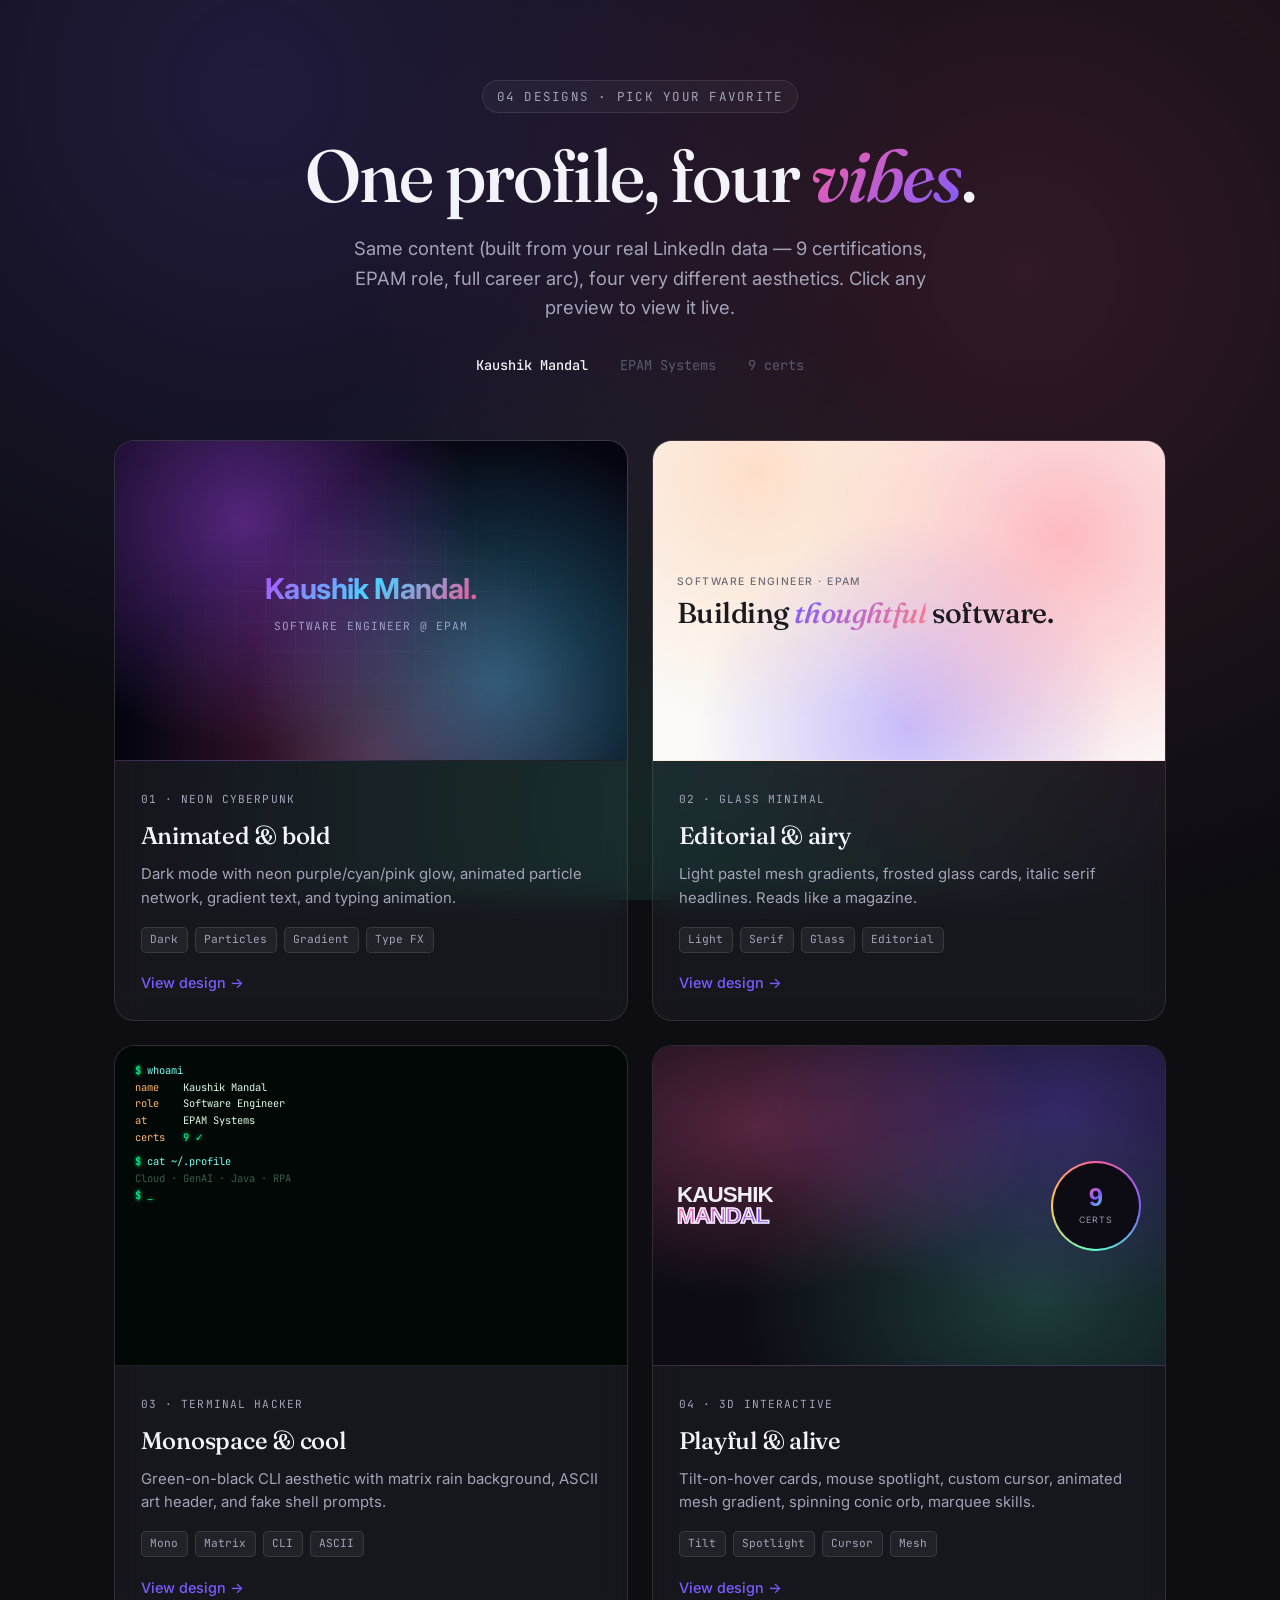
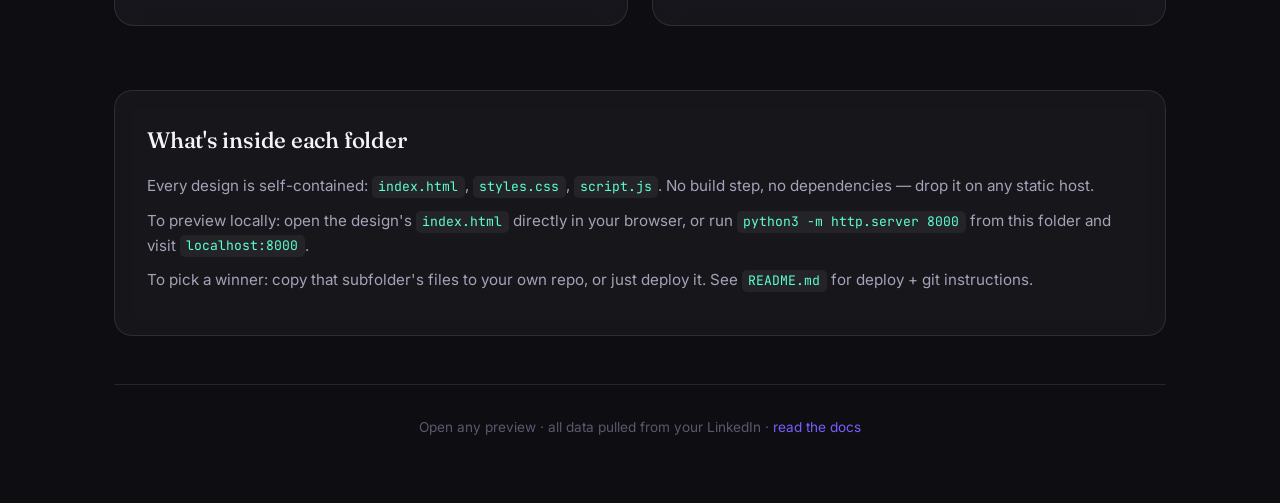
==== index.html @ 96e93861 "Initial commit" ====
<!DOCTYPE html>
<html lang="en">
<head>
<meta charset="UTF-8" />
<meta name="viewport" content="width=device-width, initial-scale=1.0" />
<title>Kaushik Mandal — pick a design</title>
<link rel="preconnect" href="https://fonts.googleapis.com" />
<link rel="preconnect" href="https://fonts.gstatic.com" crossorigin />
<link href="https://fonts.googleapis.com/css2?family=Fraunces:opsz,wght@9..144,400;9..144,500;9..144,600&family=Inter:wght@400;500;600&family=JetBrains+Mono:wght@400;500&display=swap" rel="stylesheet" />
<style>
*,*::before,*::after{box-sizing:border-box;margin:0;padding:0}
:root{
  --bg:#0d0d12;
  --ink:#f4f3fa;
  --muted:#a4a3b8;
  --dim:#5a596d;
  --line:rgba(255,255,255,.1);
  --card:rgba(255,255,255,.04);
  --card-strong:rgba(255,255,255,.08);
}
html{scroll-behavior:smooth}
body{font-family:'Inter',-apple-system,BlinkMacSystemFont,sans-serif;background:var(--bg);color:var(--ink);line-height:1.6;min-height:100vh;-webkit-font-smoothing:antialiased;overflow-x:hidden}
body::before{content:'';position:fixed;inset:0;z-index:-1;background:
  radial-gradient(circle at 20% 10%,rgba(124,92,255,.18),transparent 50%),
  radial-gradient(circle at 80% 30%,rgba(255,94,160,.15),transparent 55%),
  radial-gradient(circle at 50% 90%,rgba(92,255,211,.1),transparent 50%)}

.wrap{max-width:1100px;margin:0 auto;padding:5rem 1.5rem 4rem}
header{text-align:center;margin-bottom:4rem}
.kicker{display:inline-block;font-family:'JetBrains Mono',monospace;font-size:.78rem;letter-spacing:.18em;text-transform:uppercase;color:var(--muted);padding:.35rem .85rem;border:1px solid var(--line);border-radius:999px;margin-bottom:1.5rem;background:var(--card);backdrop-filter:blur(10px)}
h1{font-family:'Fraunces',serif;font-weight:500;font-size:clamp(2.6rem,7vw,4.6rem);line-height:1.05;letter-spacing:-.025em;margin-bottom:1.25rem}
h1 em{font-style:italic;background:linear-gradient(135deg,#ff5ea0,#7c5cff,#5cffd3);background-size:200% 200%;-webkit-background-clip:text;background-clip:text;-webkit-text-fill-color:transparent;animation:flow 8s ease infinite}
@keyframes flow{0%,100%{background-position:0% 50%}50%{background-position:100% 50%}}
.sub{font-size:1.15rem;color:var(--muted);max-width:600px;margin:0 auto 2rem}
.meta{display:flex;gap:2rem;justify-content:center;flex-wrap:wrap;color:var(--dim);font-size:.85rem;font-family:'JetBrains Mono',monospace}
.meta span strong{color:var(--ink);font-weight:500}

.grid{display:grid;grid-template-columns:repeat(auto-fit,minmax(360px,1fr));gap:1.5rem;margin-bottom:4rem}
.card{position:relative;display:block;text-decoration:none;color:inherit;border:1px solid var(--line);border-radius:20px;overflow:hidden;background:var(--card);backdrop-filter:blur(14px) saturate(140%);-webkit-backdrop-filter:blur(14px) saturate(140%);transition:all .3s ease;cursor:pointer}
.card:hover{transform:translateY(-4px);background:var(--card-strong);border-color:rgba(124,92,255,.4);box-shadow:0 16px 40px rgba(0,0,0,.4)}
.preview{aspect-ratio:16/10;border-bottom:1px solid var(--line);position:relative;overflow:hidden}

/* Preview 1: cyberpunk */
.preview-1{background:radial-gradient(circle at 25% 25%,rgba(179,75,255,.45),transparent 50%),radial-gradient(circle at 75% 75%,rgba(75,208,255,.4),transparent 55%),radial-gradient(circle at 50% 100%,rgba(255,75,141,.3),transparent 60%),#050510}
.preview-1::before{content:'';position:absolute;inset:0;background-image:linear-gradient(rgba(120,130,220,.08) 1px,transparent 1px),linear-gradient(90deg,rgba(120,130,220,.08) 1px,transparent 1px);background-size:30px 30px;mask-image:radial-gradient(ellipse at center,black 20%,transparent 70%)}
.preview-1 .pv-text{position:absolute;inset:0;display:flex;flex-direction:column;justify-content:center;align-items:center;font-family:'JetBrains Mono',monospace;text-align:center}
.preview-1 .pv-name{font-family:'Inter',sans-serif;font-size:1.8rem;font-weight:700;background:linear-gradient(135deg,#b34bff,#4bd0ff,#ff4b8d);-webkit-background-clip:text;background-clip:text;-webkit-text-fill-color:transparent;letter-spacing:-.02em}
.preview-1 .pv-sub{font-size:.7rem;color:#9ca0c8;margin-top:.4rem;letter-spacing:.1em}

/* Preview 2: glass */
.preview-2{background:radial-gradient(circle at 20% 10%,rgba(255,201,164,.55),transparent 50%),radial-gradient(circle at 80% 30%,rgba(255,122,138,.5),transparent 55%),radial-gradient(circle at 50% 90%,rgba(124,92,255,.4),transparent 55%),#fbfaf7}
.preview-2 .pv-text{position:absolute;inset:0;padding:1.5rem;display:flex;flex-direction:column;justify-content:center;color:#1a1a1f}
.preview-2 .pv-eyebrow{font-size:.65rem;font-weight:500;letter-spacing:.14em;text-transform:uppercase;color:#6b6e78;margin-bottom:.5rem}
.preview-2 .pv-name{font-family:'Fraunces',serif;font-weight:500;font-size:1.8rem;line-height:1.05;letter-spacing:-.02em}
.preview-2 .pv-name em{font-style:italic;background:linear-gradient(120deg,#7c5cff,#ff7a8a);-webkit-background-clip:text;background-clip:text;-webkit-text-fill-color:transparent}

/* Preview 3: terminal */
.preview-3{background:#020806;font-family:'JetBrains Mono',monospace;padding:1rem 1.25rem;color:#e0fce6;font-size:.65rem;line-height:1.6;overflow:hidden}
.preview-3 .green{color:#00ff95;text-shadow:0 0 4px #00ff95}
.preview-3 .cyan{color:#7afff0}
.preview-3 .amber{color:#ffb86c}
.preview-3 .dim{color:#3a5e4b}

/* Preview 4: 3D */
.preview-4{background:radial-gradient(at 20% 25%,rgba(255,94,160,.3),transparent 50%),radial-gradient(at 80% 20%,rgba(124,92,255,.35),transparent 55%),radial-gradient(at 75% 80%,rgba(92,255,211,.2),transparent 55%),#0d0c14}
.preview-4 .pv-grid{position:absolute;inset:0;display:grid;grid-template-columns:1.4fr 1fr;align-items:center;padding:1.5rem;gap:1rem}
.preview-4 .pv-name{font-family:'Archivo',sans-serif;font-weight:900;font-size:1.4rem;line-height:.9;letter-spacing:-.04em;color:#f0eef7}
.preview-4 .pv-name .outline{-webkit-text-stroke:1.5px #f0eef7;-webkit-text-fill-color:transparent;background:linear-gradient(135deg,#ff5ea0,#7c5cff,#5cffd3);-webkit-background-clip:text;background-clip:text;background-size:200% 200%}
.preview-4 .pv-orb{width:90px;height:90px;border-radius:50%;background:conic-gradient(from 0deg,#ff5ea0,#7c5cff,#5cffd3,#ffc94d,#ff5ea0);padding:2px;justify-self:end;animation:spin 14s linear infinite}
.preview-4 .pv-orb-inner{width:100%;height:100%;border-radius:50%;background:#0d0c14;display:flex;flex-direction:column;align-items:center;justify-content:center}
.preview-4 .pv-orb-num{font-family:'Archivo',sans-serif;font-weight:900;font-size:1.6rem;background:linear-gradient(135deg,#ff5ea0,#7c5cff,#5cffd3);-webkit-background-clip:text;background-clip:text;-webkit-text-fill-color:transparent;line-height:1}
.preview-4 .pv-orb-l{font-size:.55rem;color:#9c9aae;letter-spacing:.12em;text-transform:uppercase;margin-top:.15rem}
@keyframes spin{to{transform:rotate(360deg)}}

.card-body{padding:1.5rem 1.6rem}
.card-tag{display:inline-block;font-family:'JetBrains Mono',monospace;font-size:.7rem;color:var(--muted);letter-spacing:.1em;text-transform:uppercase;margin-bottom:.5rem}
.card-title{font-family:'Fraunces',serif;font-weight:500;font-size:1.5rem;letter-spacing:-.01em;margin-bottom:.45rem}
.card-desc{color:var(--muted);font-size:.93rem;margin-bottom:1rem}
.card-feats{display:flex;flex-wrap:wrap;gap:.4rem;margin-bottom:1.1rem}
.card-feats span{font-family:'JetBrains Mono',monospace;font-size:.7rem;padding:.2rem .55rem;border-radius:5px;background:rgba(255,255,255,.05);border:1px solid var(--line);color:var(--muted)}
.card-cta{display:inline-flex;align-items:center;gap:.4rem;font-size:.9rem;font-weight:500;color:#7c5cff}

.notes{background:var(--card);border:1px solid var(--line);border-radius:18px;padding:2rem;backdrop-filter:blur(10px);margin-bottom:3rem}
.notes h2{font-family:'Fraunces',serif;font-weight:500;font-size:1.4rem;margin-bottom:1rem;letter-spacing:-.01em}
.notes p{color:var(--muted);font-size:.95rem;margin-bottom:.65rem}
.notes code{font-family:'JetBrains Mono',monospace;font-size:.82rem;padding:.15rem .4rem;background:rgba(255,255,255,.06);border-radius:5px;color:#5cffd3}

footer{text-align:center;color:var(--dim);font-size:.85rem;padding-top:2rem;border-top:1px solid var(--line)}
footer a{color:#7c5cff;text-decoration:none}
</style>
</head>
<body>
<div class="wrap">
  <header>
    <span class="kicker">04 designs · pick your favorite</span>
    <h1>One profile, four <em>vibes</em>.</h1>
    <p class="sub">Same content (built from your real LinkedIn data — 9 certifications, EPAM role, full career arc), four very different aesthetics. Click any preview to view it live.</p>
    <div class="meta">
      <span><strong>Kaushik Mandal</strong></span>
      <span>EPAM Systems</span>
      <span>9 certs</span>
    </div>
  </header>

  <div class="grid">

    <a href="design-1-cyberpunk/index.html" class="card">
      <div class="preview preview-1">
        <div class="pv-text">
          <div class="pv-name">Kaushik Mandal.</div>
          <div class="pv-sub">SOFTWARE ENGINEER @ EPAM</div>
        </div>
      </div>
      <div class="card-body">
        <span class="card-tag">01 · Neon Cyberpunk</span>
        <h3 class="card-title">Animated &amp; bold</h3>
        <p class="card-desc">Dark mode with neon purple/cyan/pink glow, animated particle network, gradient text, and typing animation.</p>
        <div class="card-feats"><span>Dark</span><span>Particles</span><span>Gradient</span><span>Type FX</span></div>
        <div class="card-cta">View design →</div>
      </div>
    </a>

    <a href="design-2-glass/index.html" class="card">
      <div class="preview preview-2">
        <div class="pv-text">
          <div class="pv-eyebrow">Software Engineer · EPAM</div>
          <div class="pv-name">Building <em>thoughtful</em> software.</div>
        </div>
      </div>
      <div class="card-body">
        <span class="card-tag">02 · Glass Minimal</span>
        <h3 class="card-title">Editorial &amp; airy</h3>
        <p class="card-desc">Light pastel mesh gradients, frosted glass cards, italic serif headlines. Reads like a magazine.</p>
        <div class="card-feats"><span>Light</span><span>Serif</span><span>Glass</span><span>Editorial</span></div>
        <div class="card-cta">View design →</div>
      </div>
    </a>

    <a href="design-3-terminal/index.html" class="card">
      <div class="preview preview-3">
        <div><span class="green">$</span> <span class="cyan">whoami</span></div>
        <div><span class="amber">name</span>&nbsp;&nbsp;&nbsp;&nbsp;Kaushik Mandal</div>
        <div><span class="amber">role</span>&nbsp;&nbsp;&nbsp;&nbsp;Software Engineer</div>
        <div><span class="amber">at</span>&nbsp;&nbsp;&nbsp;&nbsp;&nbsp;&nbsp;EPAM Systems</div>
        <div><span class="amber">certs</span>&nbsp;&nbsp;&nbsp;<span class="green">9 ✓</span></div>
        <div style="margin-top:.5rem"><span class="green">$</span> <span class="cyan">cat ~/.profile</span></div>
        <div class="dim">Cloud · GenAI · Java · RPA</div>
        <div><span class="green">$</span> <span style="color:#00ff95;text-shadow:0 0 4px #00ff95">_</span></div>
      </div>
      <div class="card-body">
        <span class="card-tag">03 · Terminal Hacker</span>
        <h3 class="card-title">Monospace &amp; cool</h3>
        <p class="card-desc">Green-on-black CLI aesthetic with matrix rain background, ASCII art header, and fake shell prompts.</p>
        <div class="card-feats"><span>Mono</span><span>Matrix</span><span>CLI</span><span>ASCII</span></div>
        <div class="card-cta">View design →</div>
      </div>
    </a>

    <a href="design-4-3d/index.html" class="card">
      <div class="preview preview-4">
        <div class="pv-grid">
          <div class="pv-name">KAUSHIK<br><span class="outline">MANDAL</span></div>
          <div class="pv-orb"><div class="pv-orb-inner"><div class="pv-orb-num">9</div><div class="pv-orb-l">certs</div></div></div>
        </div>
      </div>
      <div class="card-body">
        <span class="card-tag">04 · 3D Interactive</span>
        <h3 class="card-title">Playful &amp; alive</h3>
        <p class="card-desc">Tilt-on-hover cards, mouse spotlight, custom cursor, animated mesh gradient, spinning conic orb, marquee skills.</p>
        <div class="card-feats"><span>Tilt</span><span>Spotlight</span><span>Cursor</span><span>Mesh</span></div>
        <div class="card-cta">View design →</div>
      </div>
    </a>

  </div>

  <div class="notes">
    <h2>What's inside each folder</h2>
    <p>Every design is self-contained: <code>index.html</code>, <code>styles.css</code>, <code>script.js</code>. No build step, no dependencies — drop it on any static host.</p>
    <p>To preview locally: open the design's <code>index.html</code> directly in your browser, or run <code>python3 -m http.server 8000</code> from this folder and visit <code>localhost:8000</code>.</p>
    <p>To pick a winner: copy that subfolder's files to your own repo, or just deploy it. See <code>README.md</code> for deploy + git instructions.</p>
  </div>

  <footer>
    <span>Open any preview · all data pulled from your LinkedIn · <a href="README.md">read the docs</a></span>
  </footer>
</div>
</body>
</html>
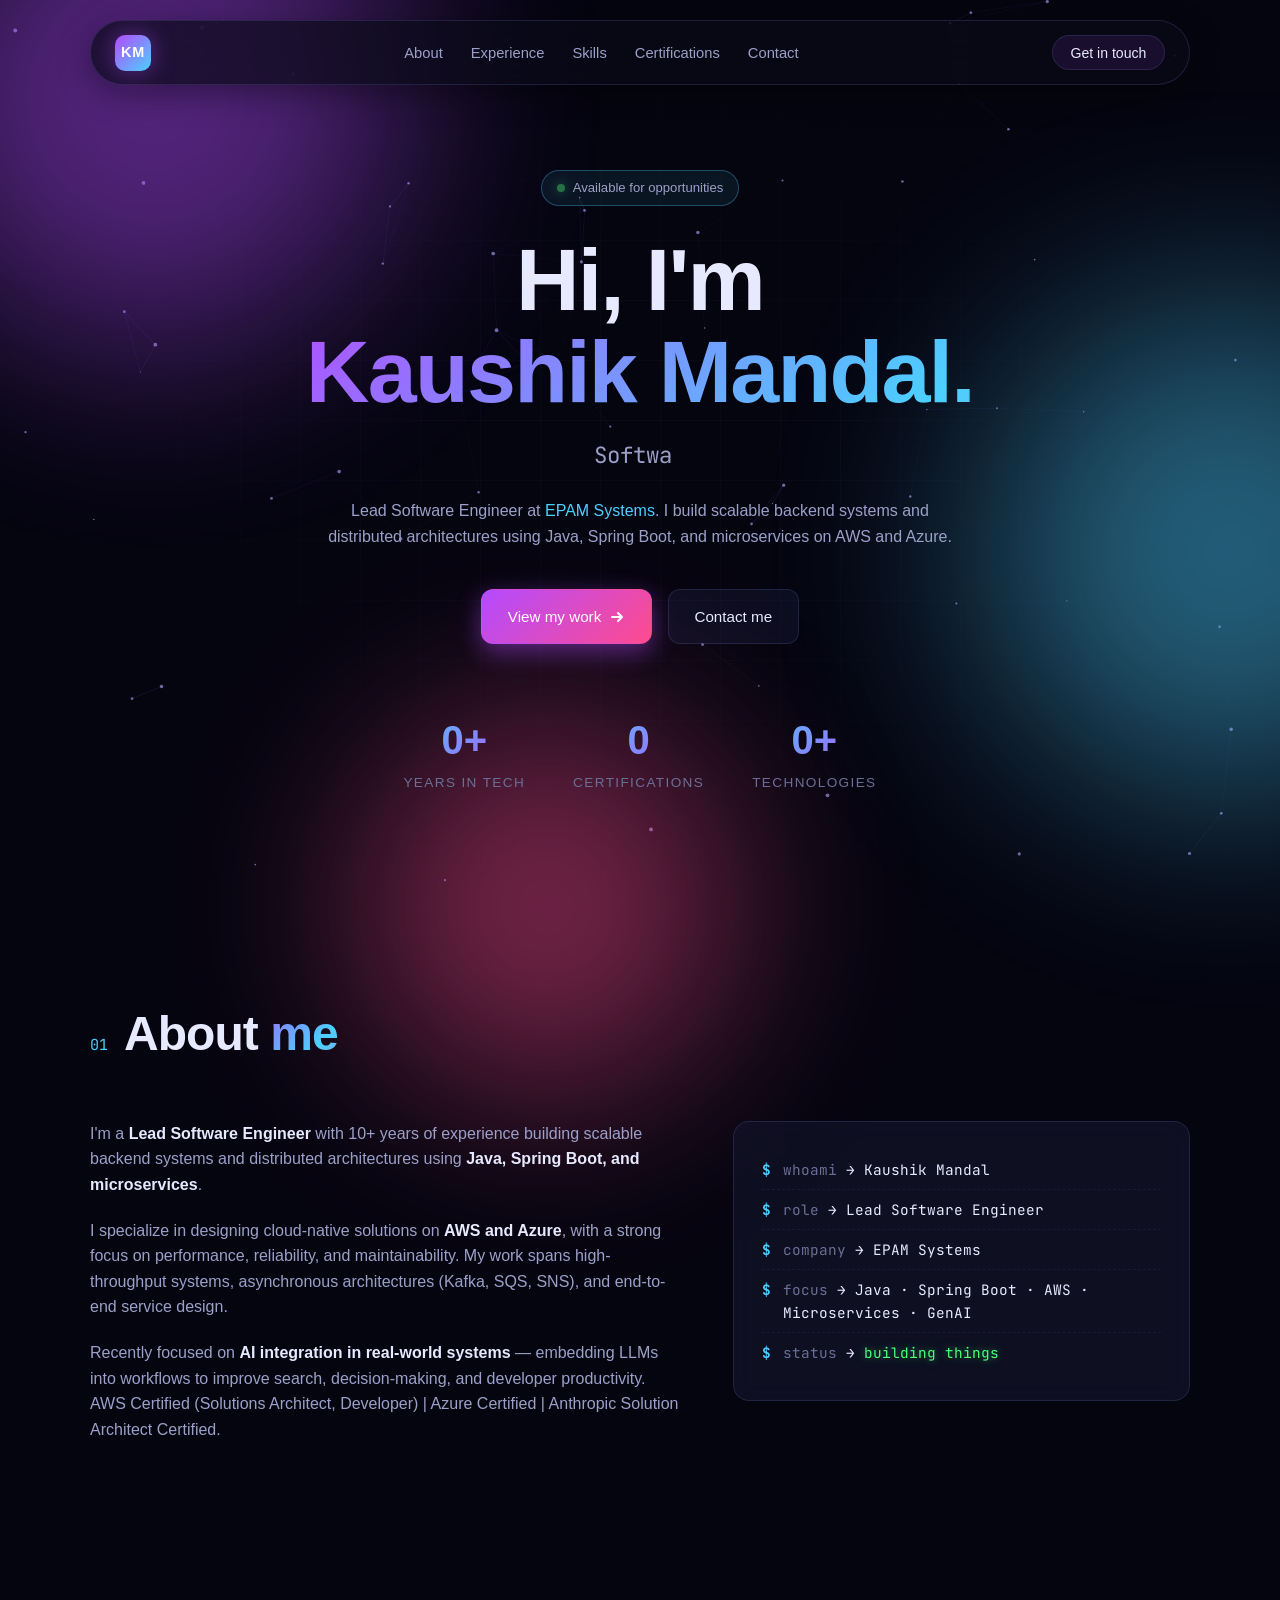
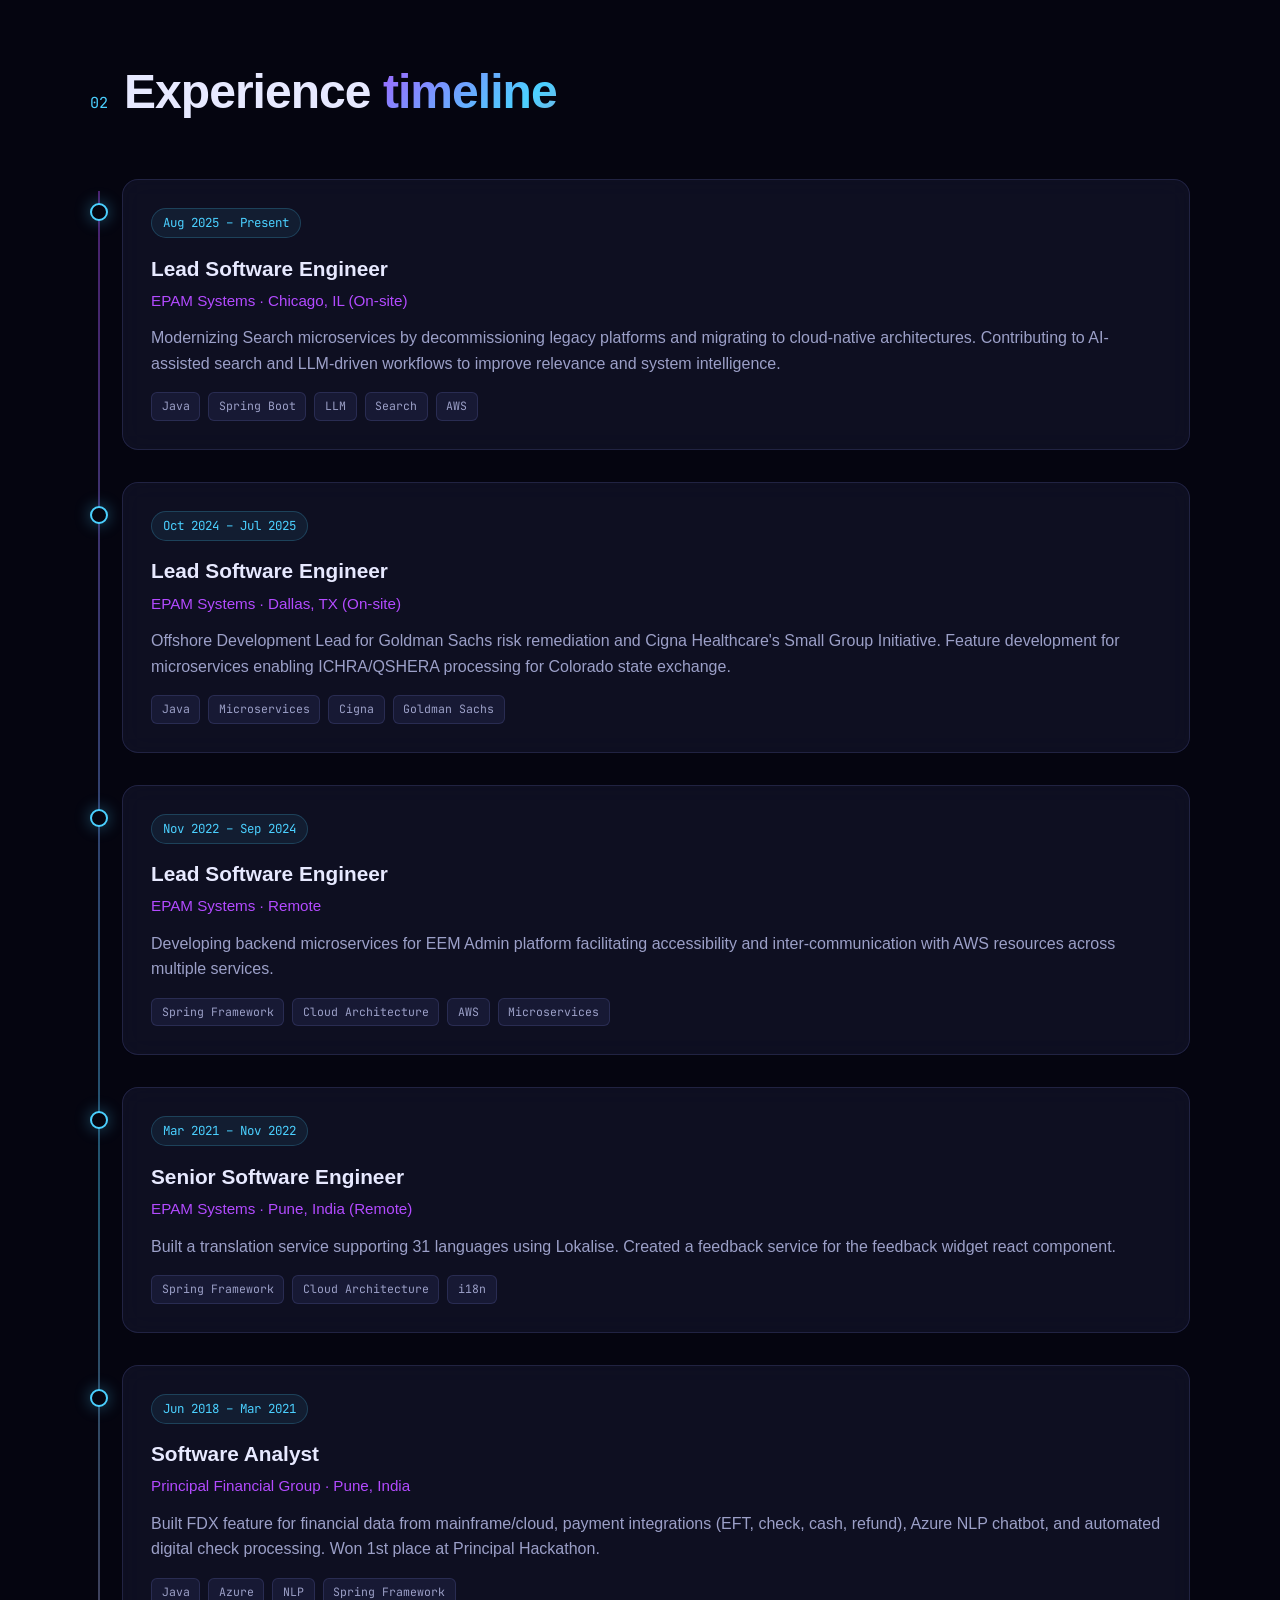
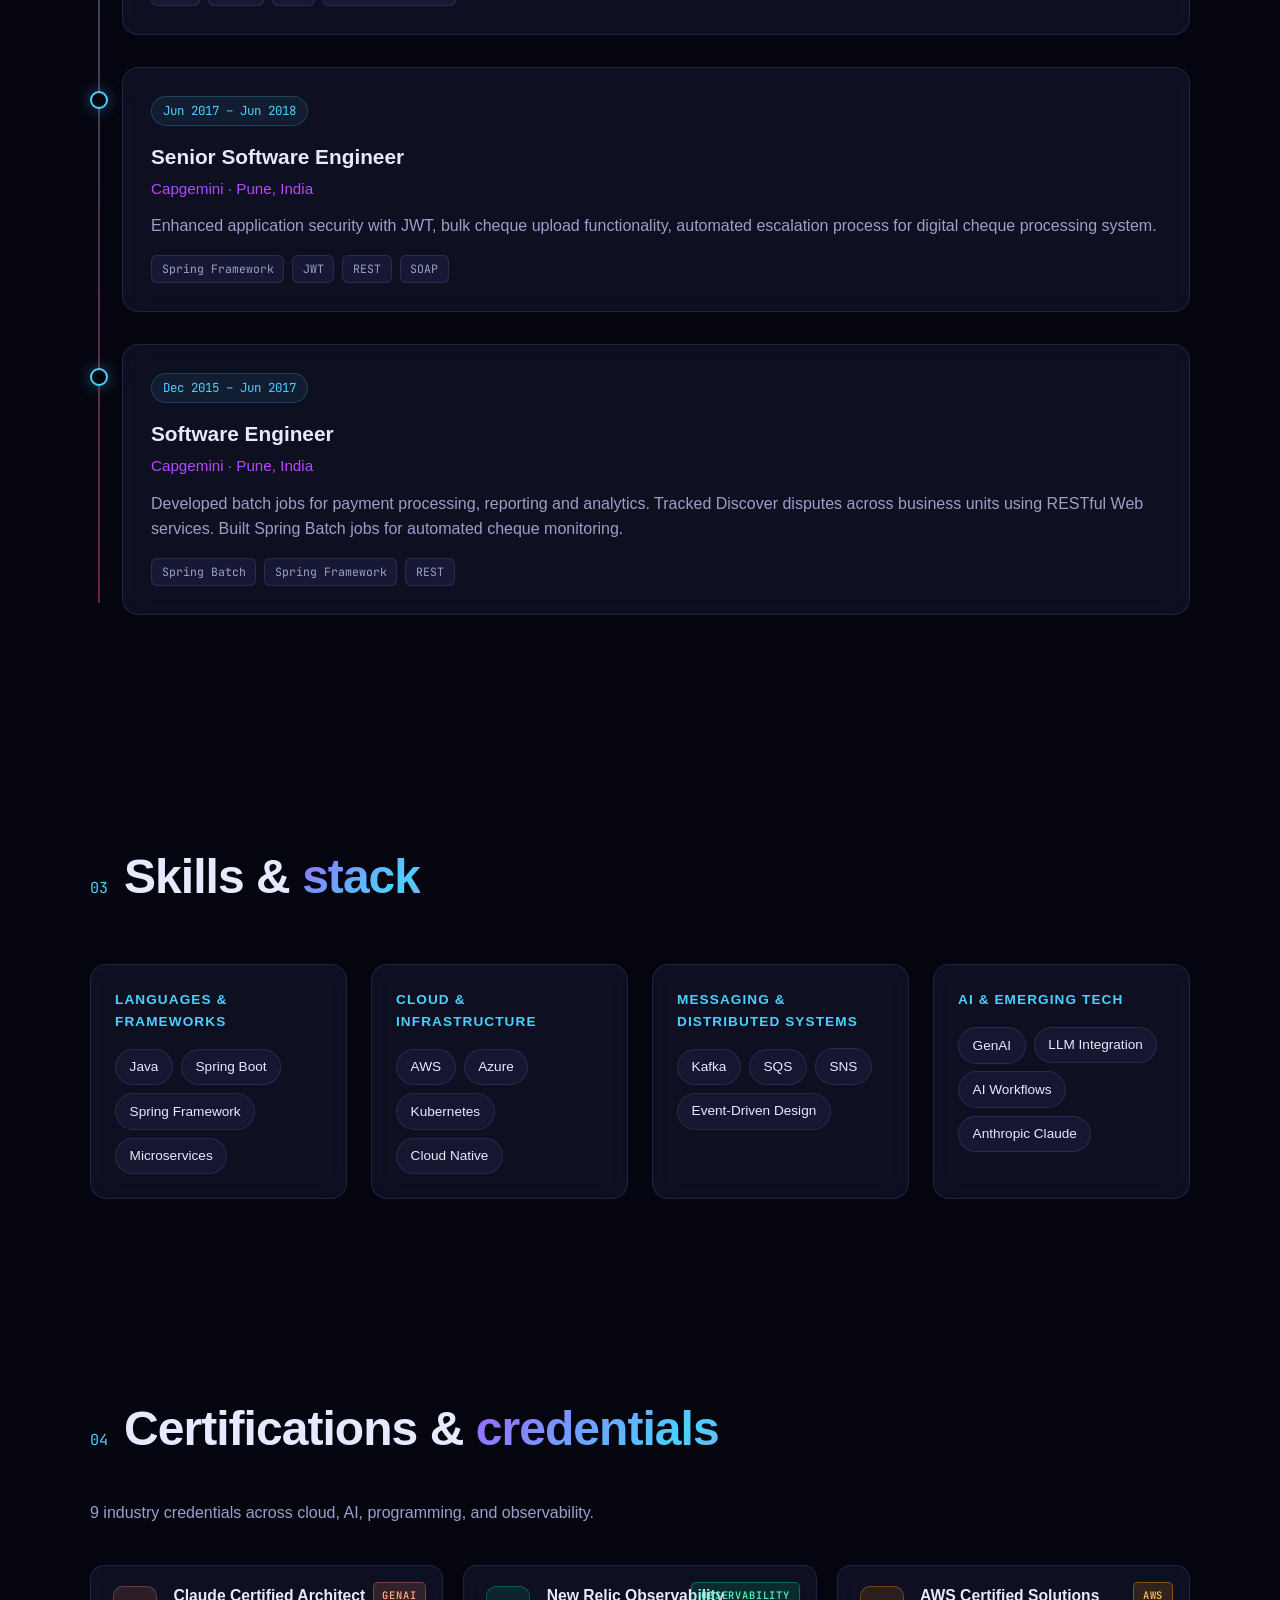
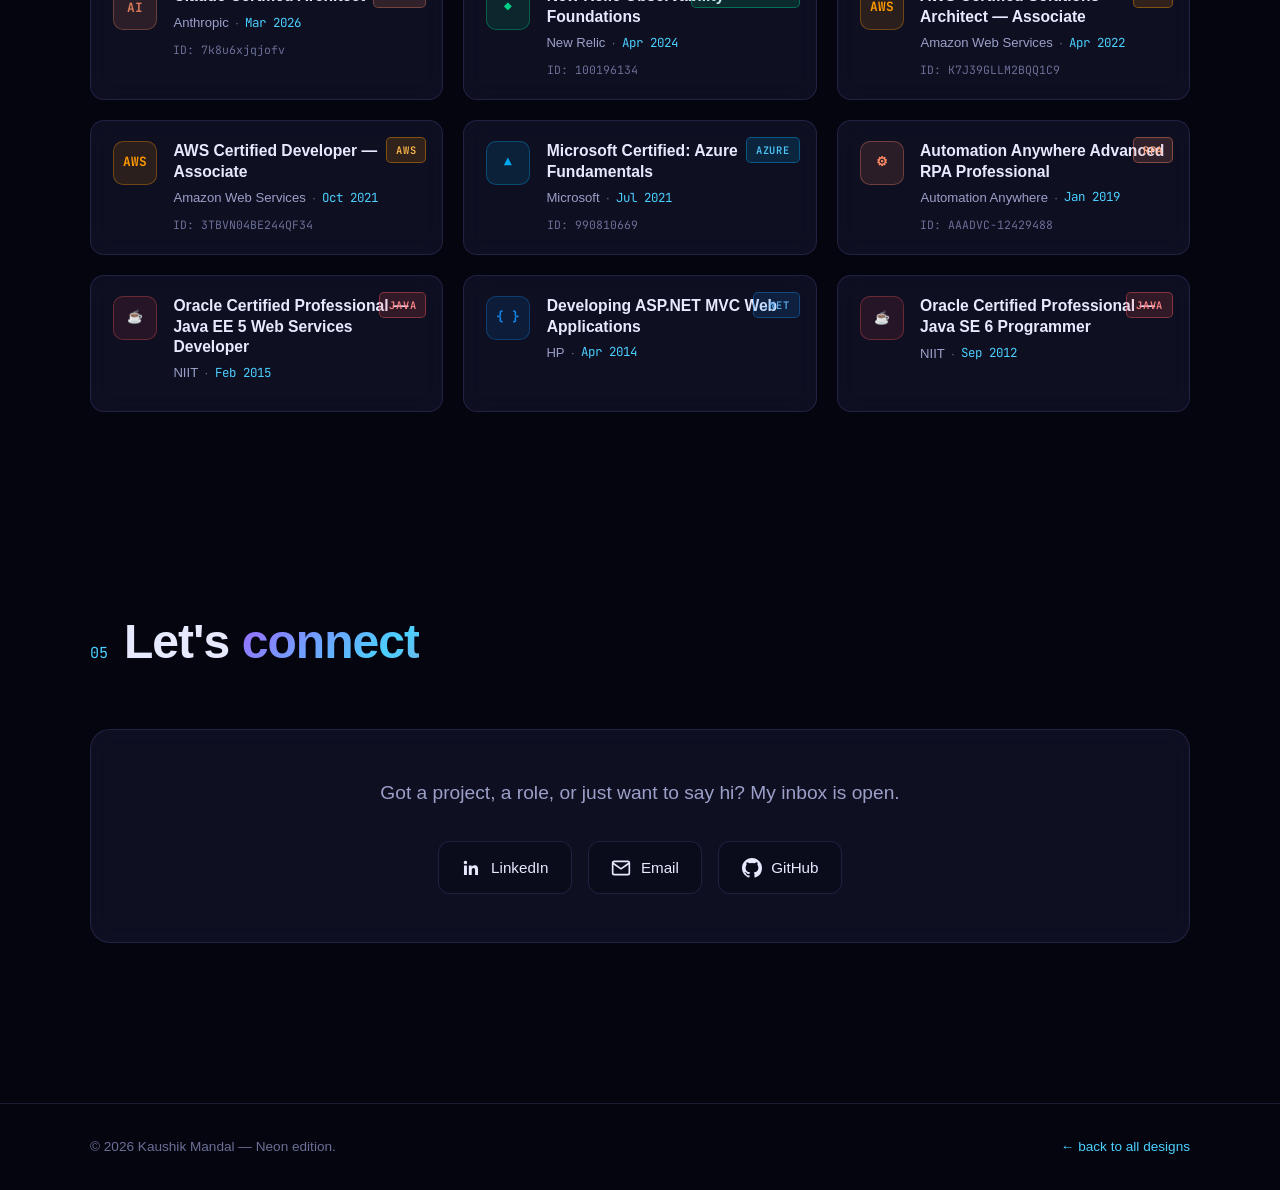
==== commit 5d727d42: "Add redirect and update title in index.html Simplify the root index by changing the page title to "K" ====
--- a/index.html
+++ b/index.html
@@ -3,7 +3,8 @@
 <head>
 <meta charset="UTF-8" />
 <meta name="viewport" content="width=device-width, initial-scale=1.0" />
-<title>Kaushik Mandal — pick a design</title>
+<title>Kaushik Mandal</title>
+<meta http-equiv="refresh" content="0; url=design-1-cyberpunk/index.html" />
 <link rel="preconnect" href="https://fonts.googleapis.com" />
 <link rel="preconnect" href="https://fonts.gstatic.com" crossorigin />
 <link href="https://fonts.googleapis.com/css2?family=Fraunces:opsz,wght@9..144,400;9..144,500;9..144,600&family=Inter:wght@400;500;600&family=JetBrains+Mono:wght@400;500&display=swap" rel="stylesheet" />
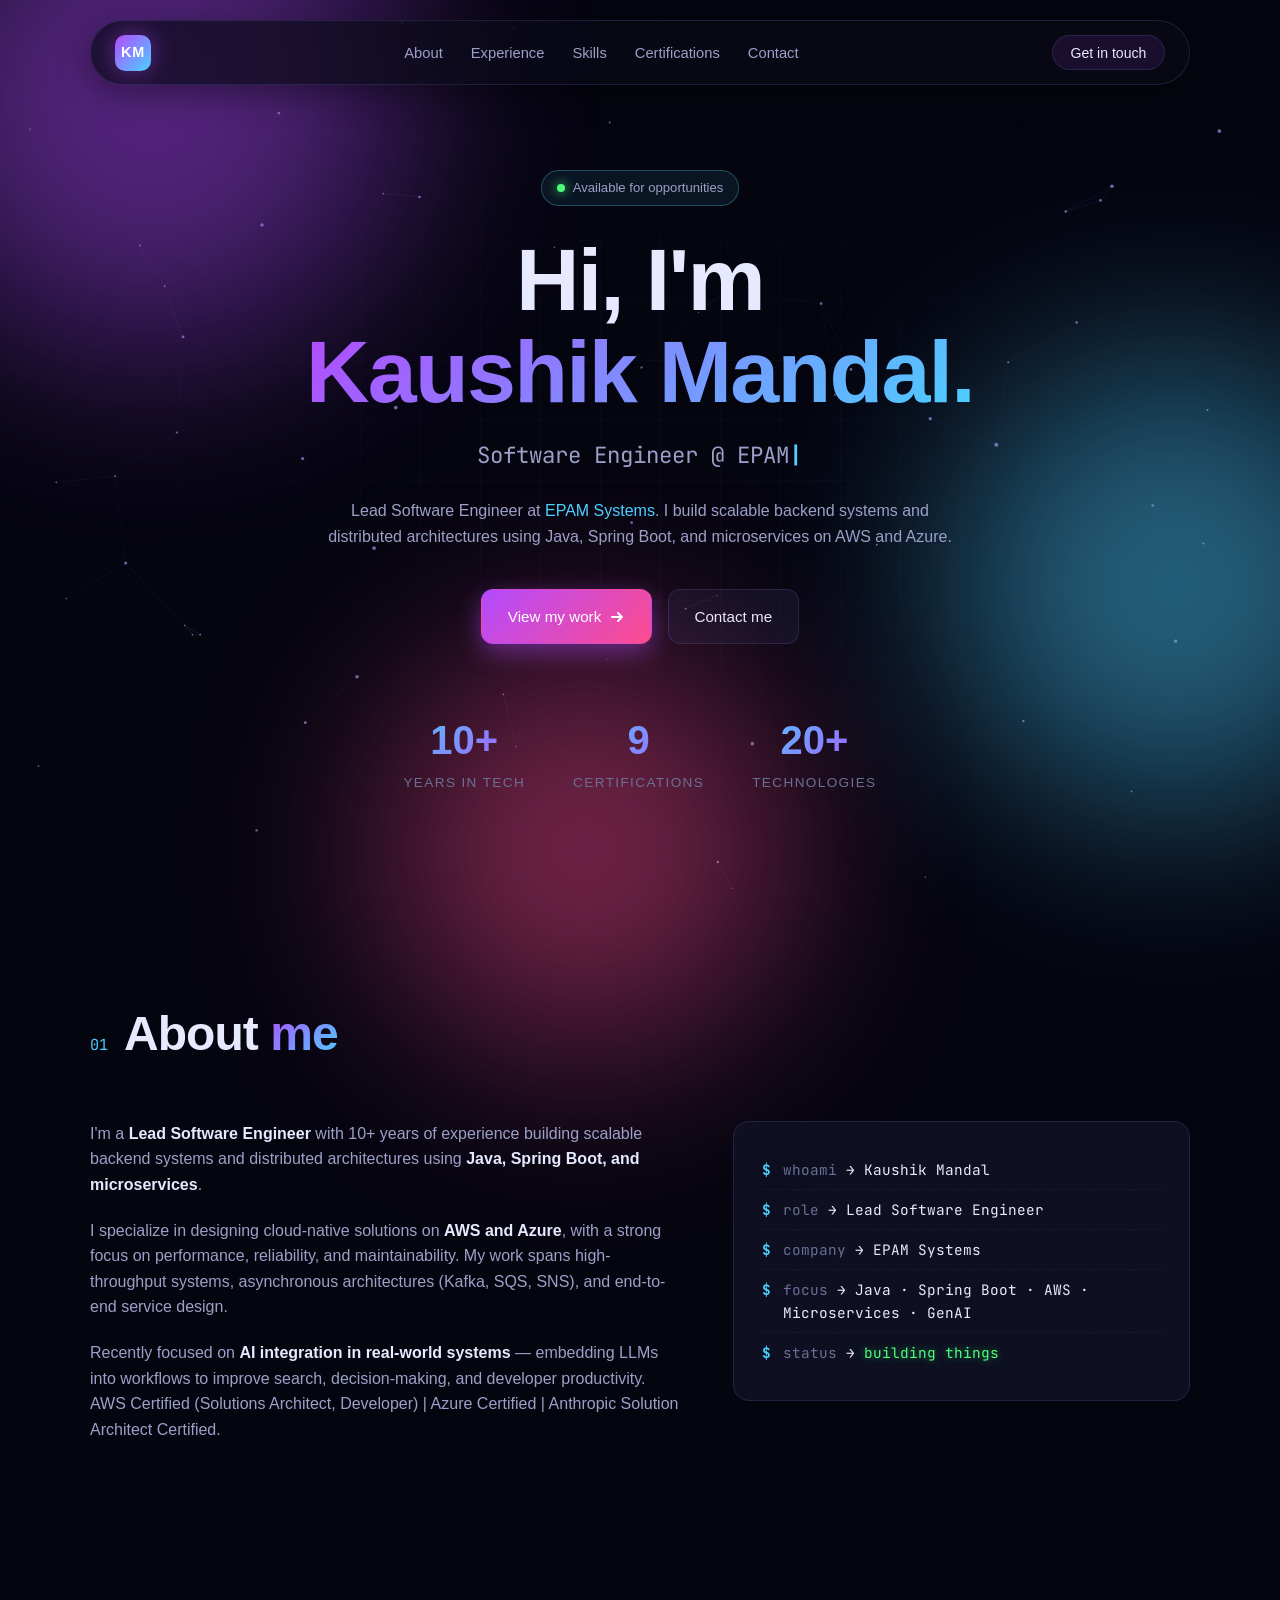
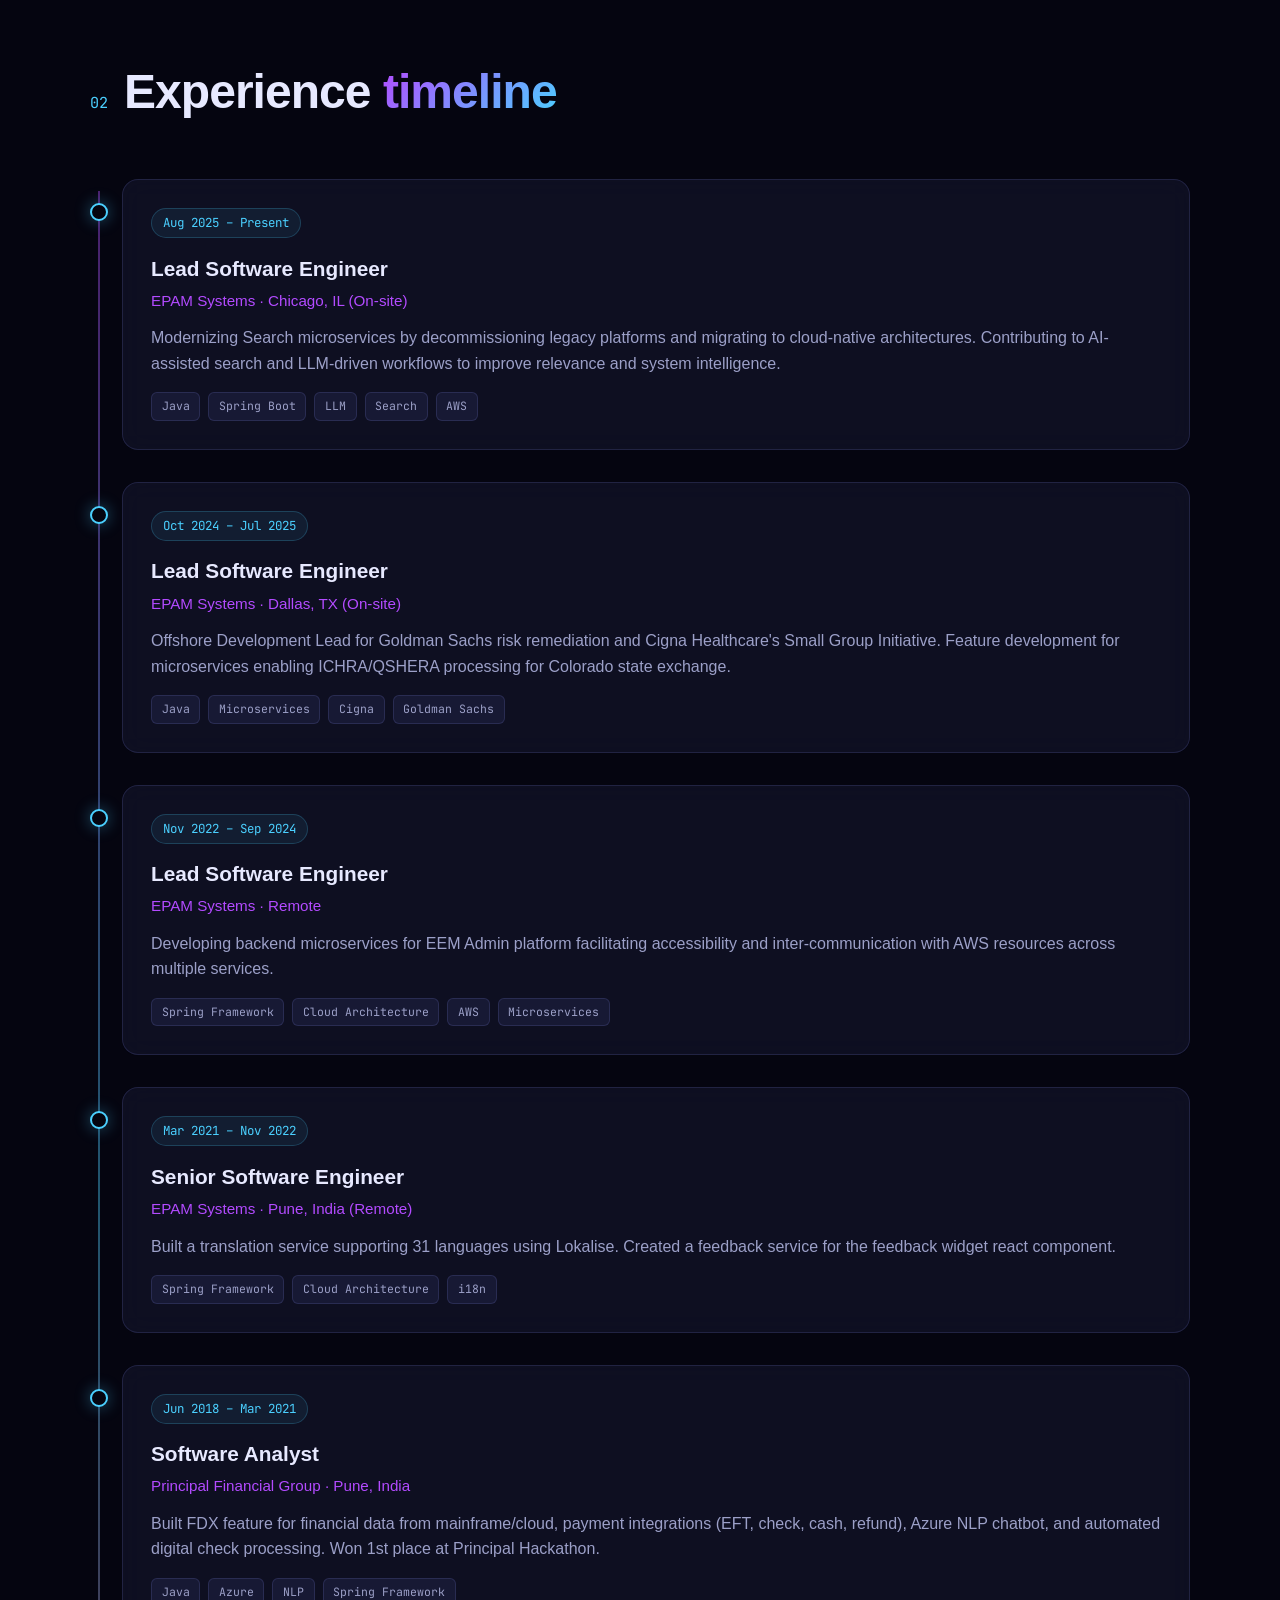
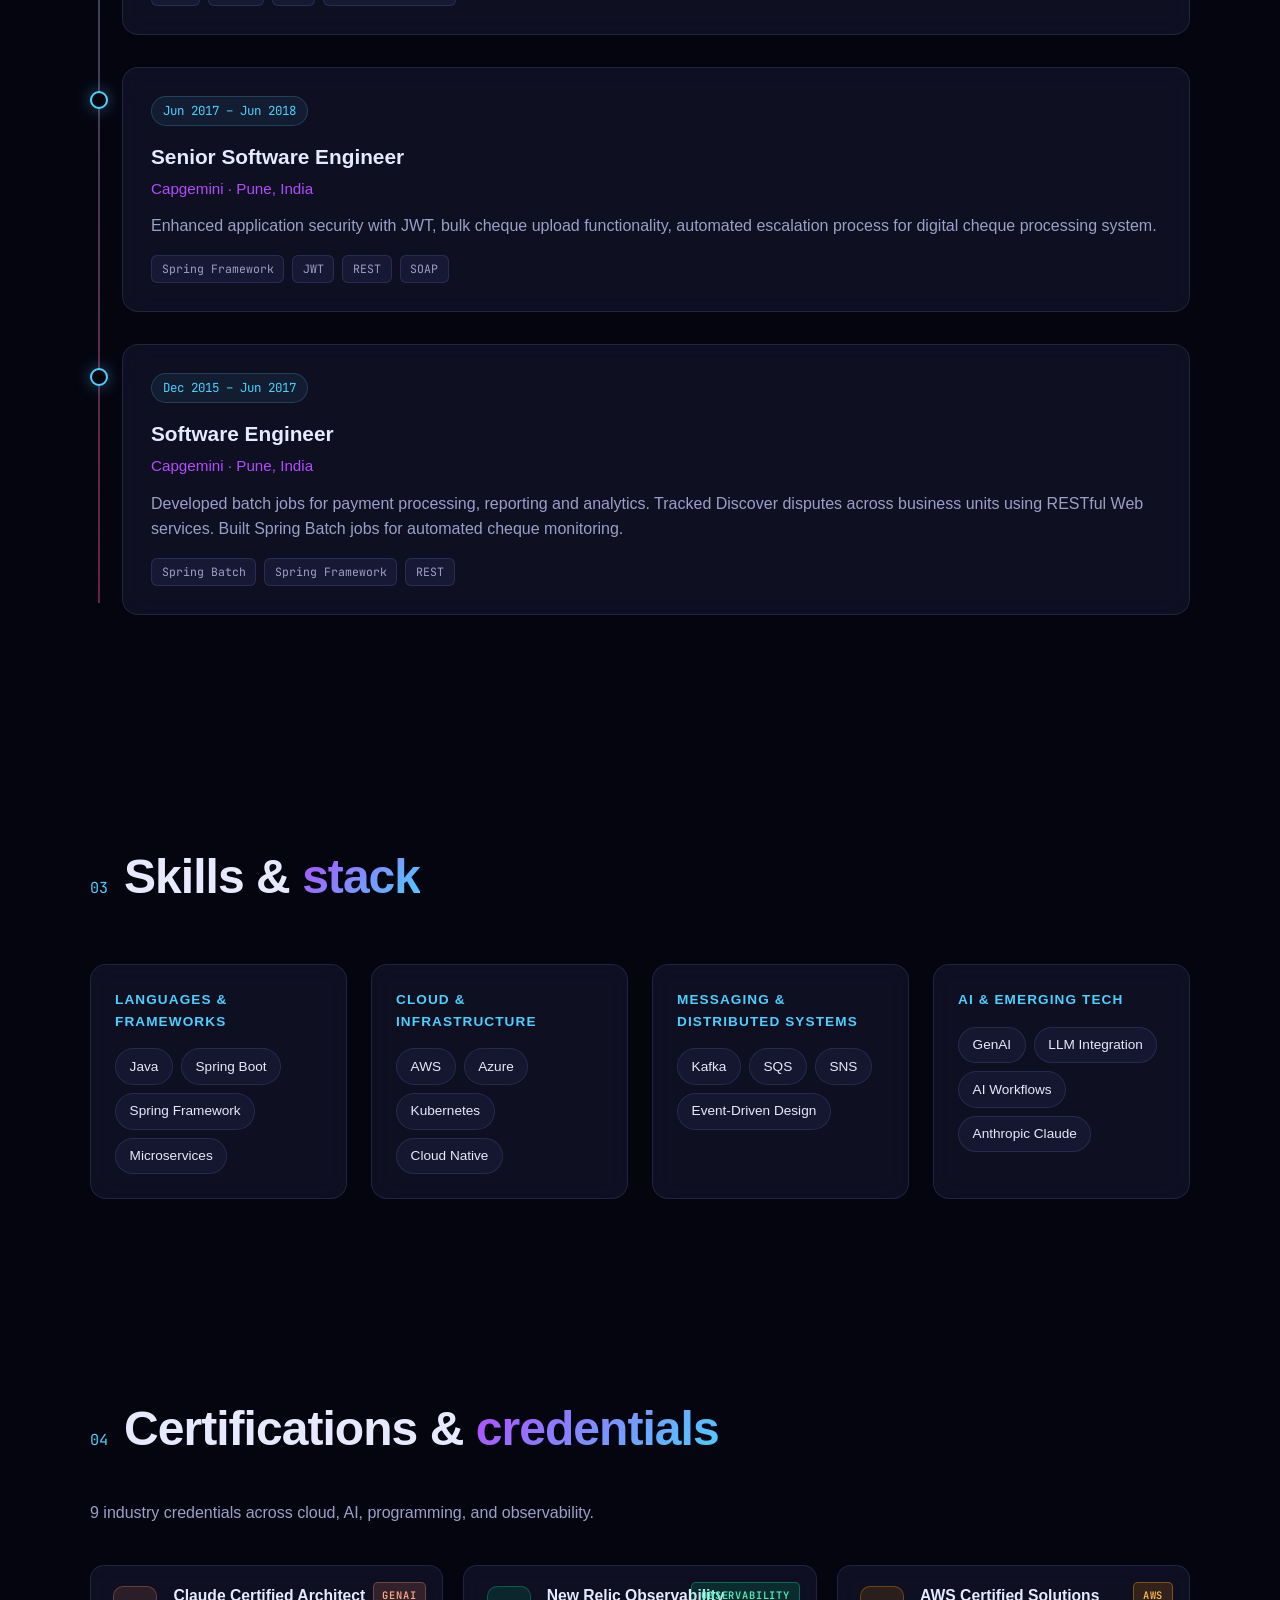
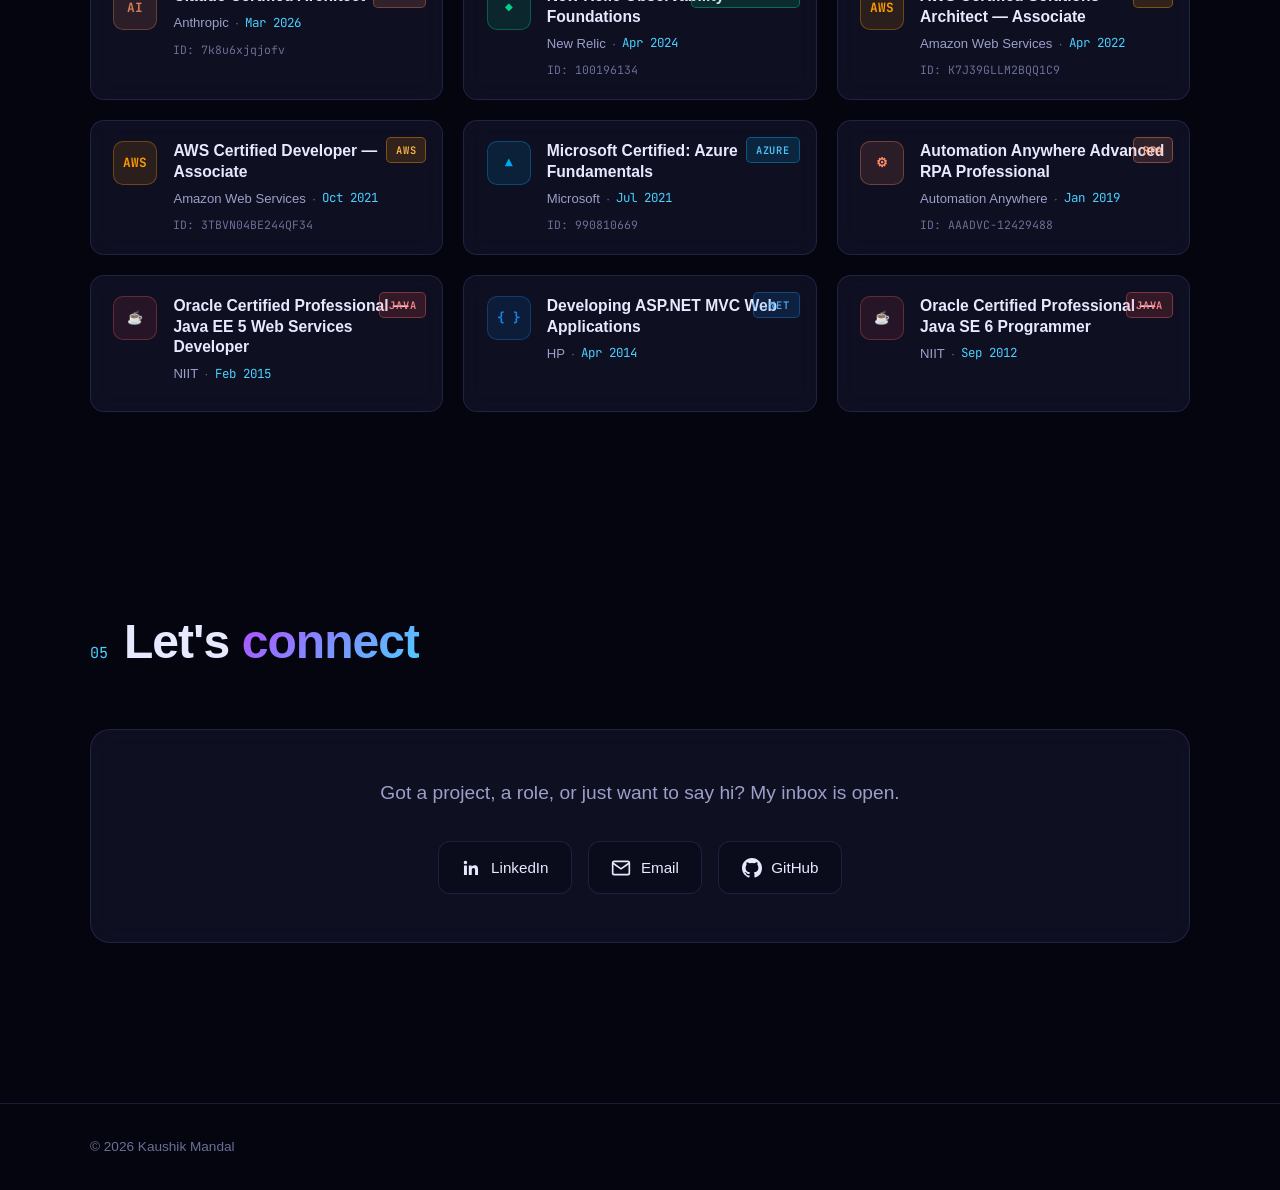
==== commit 87d926f1: "Replace landing with multi-section portfolio Remove the old four-design gallery and embedded inline " ====
--- a/index.html
+++ b/index.html
@@ -3,188 +3,134 @@
 <head>
 <meta charset="UTF-8" />
 <meta name="viewport" content="width=device-width, initial-scale=1.0" />
-<title>Kaushik Mandal</title>
-<meta http-equiv="refresh" content="0; url=design-1-cyberpunk/index.html" />
+<title>Kaushik Mandal — Neon</title>
 <link rel="preconnect" href="https://fonts.googleapis.com" />
 <link rel="preconnect" href="https://fonts.gstatic.com" crossorigin />
-<link href="https://fonts.googleapis.com/css2?family=Fraunces:opsz,wght@9..144,400;9..144,500;9..144,600&family=Inter:wght@400;500;600&family=JetBrains+Mono:wght@400;500&display=swap" rel="stylesheet" />
-<style>
-*,*::before,*::after{box-sizing:border-box;margin:0;padding:0}
-:root{
-  --bg:#0d0d12;
-  --ink:#f4f3fa;
-  --muted:#a4a3b8;
-  --dim:#5a596d;
-  --line:rgba(255,255,255,.1);
-  --card:rgba(255,255,255,.04);
-  --card-strong:rgba(255,255,255,.08);
-}
-html{scroll-behavior:smooth}
-body{font-family:'Inter',-apple-system,BlinkMacSystemFont,sans-serif;background:var(--bg);color:var(--ink);line-height:1.6;min-height:100vh;-webkit-font-smoothing:antialiased;overflow-x:hidden}
-body::before{content:'';position:fixed;inset:0;z-index:-1;background:
-  radial-gradient(circle at 20% 10%,rgba(124,92,255,.18),transparent 50%),
-  radial-gradient(circle at 80% 30%,rgba(255,94,160,.15),transparent 55%),
-  radial-gradient(circle at 50% 90%,rgba(92,255,211,.1),transparent 50%)}
-
-.wrap{max-width:1100px;margin:0 auto;padding:5rem 1.5rem 4rem}
-header{text-align:center;margin-bottom:4rem}
-.kicker{display:inline-block;font-family:'JetBrains Mono',monospace;font-size:.78rem;letter-spacing:.18em;text-transform:uppercase;color:var(--muted);padding:.35rem .85rem;border:1px solid var(--line);border-radius:999px;margin-bottom:1.5rem;background:var(--card);backdrop-filter:blur(10px)}
-h1{font-family:'Fraunces',serif;font-weight:500;font-size:clamp(2.6rem,7vw,4.6rem);line-height:1.05;letter-spacing:-.025em;margin-bottom:1.25rem}
-h1 em{font-style:italic;background:linear-gradient(135deg,#ff5ea0,#7c5cff,#5cffd3);background-size:200% 200%;-webkit-background-clip:text;background-clip:text;-webkit-text-fill-color:transparent;animation:flow 8s ease infinite}
-@keyframes flow{0%,100%{background-position:0% 50%}50%{background-position:100% 50%}}
-.sub{font-size:1.15rem;color:var(--muted);max-width:600px;margin:0 auto 2rem}
-.meta{display:flex;gap:2rem;justify-content:center;flex-wrap:wrap;color:var(--dim);font-size:.85rem;font-family:'JetBrains Mono',monospace}
-.meta span strong{color:var(--ink);font-weight:500}
-
-.grid{display:grid;grid-template-columns:repeat(auto-fit,minmax(360px,1fr));gap:1.5rem;margin-bottom:4rem}
-.card{position:relative;display:block;text-decoration:none;color:inherit;border:1px solid var(--line);border-radius:20px;overflow:hidden;background:var(--card);backdrop-filter:blur(14px) saturate(140%);-webkit-backdrop-filter:blur(14px) saturate(140%);transition:all .3s ease;cursor:pointer}
-.card:hover{transform:translateY(-4px);background:var(--card-strong);border-color:rgba(124,92,255,.4);box-shadow:0 16px 40px rgba(0,0,0,.4)}
-.preview{aspect-ratio:16/10;border-bottom:1px solid var(--line);position:relative;overflow:hidden}
-
-/* Preview 1: cyberpunk */
-.preview-1{background:radial-gradient(circle at 25% 25%,rgba(179,75,255,.45),transparent 50%),radial-gradient(circle at 75% 75%,rgba(75,208,255,.4),transparent 55%),radial-gradient(circle at 50% 100%,rgba(255,75,141,.3),transparent 60%),#050510}
-.preview-1::before{content:'';position:absolute;inset:0;background-image:linear-gradient(rgba(120,130,220,.08) 1px,transparent 1px),linear-gradient(90deg,rgba(120,130,220,.08) 1px,transparent 1px);background-size:30px 30px;mask-image:radial-gradient(ellipse at center,black 20%,transparent 70%)}
-.preview-1 .pv-text{position:absolute;inset:0;display:flex;flex-direction:column;justify-content:center;align-items:center;font-family:'JetBrains Mono',monospace;text-align:center}
-.preview-1 .pv-name{font-family:'Inter',sans-serif;font-size:1.8rem;font-weight:700;background:linear-gradient(135deg,#b34bff,#4bd0ff,#ff4b8d);-webkit-background-clip:text;background-clip:text;-webkit-text-fill-color:transparent;letter-spacing:-.02em}
-.preview-1 .pv-sub{font-size:.7rem;color:#9ca0c8;margin-top:.4rem;letter-spacing:.1em}
-
-/* Preview 2: glass */
-.preview-2{background:radial-gradient(circle at 20% 10%,rgba(255,201,164,.55),transparent 50%),radial-gradient(circle at 80% 30%,rgba(255,122,138,.5),transparent 55%),radial-gradient(circle at 50% 90%,rgba(124,92,255,.4),transparent 55%),#fbfaf7}
-.preview-2 .pv-text{position:absolute;inset:0;padding:1.5rem;display:flex;flex-direction:column;justify-content:center;color:#1a1a1f}
-.preview-2 .pv-eyebrow{font-size:.65rem;font-weight:500;letter-spacing:.14em;text-transform:uppercase;color:#6b6e78;margin-bottom:.5rem}
-.preview-2 .pv-name{font-family:'Fraunces',serif;font-weight:500;font-size:1.8rem;line-height:1.05;letter-spacing:-.02em}
-.preview-2 .pv-name em{font-style:italic;background:linear-gradient(120deg,#7c5cff,#ff7a8a);-webkit-background-clip:text;background-clip:text;-webkit-text-fill-color:transparent}
-
-/* Preview 3: terminal */
-.preview-3{background:#020806;font-family:'JetBrains Mono',monospace;padding:1rem 1.25rem;color:#e0fce6;font-size:.65rem;line-height:1.6;overflow:hidden}
-.preview-3 .green{color:#00ff95;text-shadow:0 0 4px #00ff95}
-.preview-3 .cyan{color:#7afff0}
-.preview-3 .amber{color:#ffb86c}
-.preview-3 .dim{color:#3a5e4b}
-
-/* Preview 4: 3D */
-.preview-4{background:radial-gradient(at 20% 25%,rgba(255,94,160,.3),transparent 50%),radial-gradient(at 80% 20%,rgba(124,92,255,.35),transparent 55%),radial-gradient(at 75% 80%,rgba(92,255,211,.2),transparent 55%),#0d0c14}
-.preview-4 .pv-grid{position:absolute;inset:0;display:grid;grid-template-columns:1.4fr 1fr;align-items:center;padding:1.5rem;gap:1rem}
-.preview-4 .pv-name{font-family:'Archivo',sans-serif;font-weight:900;font-size:1.4rem;line-height:.9;letter-spacing:-.04em;color:#f0eef7}
-.preview-4 .pv-name .outline{-webkit-text-stroke:1.5px #f0eef7;-webkit-text-fill-color:transparent;background:linear-gradient(135deg,#ff5ea0,#7c5cff,#5cffd3);-webkit-background-clip:text;background-clip:text;background-size:200% 200%}
-.preview-4 .pv-orb{width:90px;height:90px;border-radius:50%;background:conic-gradient(from 0deg,#ff5ea0,#7c5cff,#5cffd3,#ffc94d,#ff5ea0);padding:2px;justify-self:end;animation:spin 14s linear infinite}
-.preview-4 .pv-orb-inner{width:100%;height:100%;border-radius:50%;background:#0d0c14;display:flex;flex-direction:column;align-items:center;justify-content:center}
-.preview-4 .pv-orb-num{font-family:'Archivo',sans-serif;font-weight:900;font-size:1.6rem;background:linear-gradient(135deg,#ff5ea0,#7c5cff,#5cffd3);-webkit-background-clip:text;background-clip:text;-webkit-text-fill-color:transparent;line-height:1}
-.preview-4 .pv-orb-l{font-size:.55rem;color:#9c9aae;letter-spacing:.12em;text-transform:uppercase;margin-top:.15rem}
-@keyframes spin{to{transform:rotate(360deg)}}
-
-.card-body{padding:1.5rem 1.6rem}
-.card-tag{display:inline-block;font-family:'JetBrains Mono',monospace;font-size:.7rem;color:var(--muted);letter-spacing:.1em;text-transform:uppercase;margin-bottom:.5rem}
-.card-title{font-family:'Fraunces',serif;font-weight:500;font-size:1.5rem;letter-spacing:-.01em;margin-bottom:.45rem}
-.card-desc{color:var(--muted);font-size:.93rem;margin-bottom:1rem}
-.card-feats{display:flex;flex-wrap:wrap;gap:.4rem;margin-bottom:1.1rem}
-.card-feats span{font-family:'JetBrains Mono',monospace;font-size:.7rem;padding:.2rem .55rem;border-radius:5px;background:rgba(255,255,255,.05);border:1px solid var(--line);color:var(--muted)}
-.card-cta{display:inline-flex;align-items:center;gap:.4rem;font-size:.9rem;font-weight:500;color:#7c5cff}
-
-.notes{background:var(--card);border:1px solid var(--line);border-radius:18px;padding:2rem;backdrop-filter:blur(10px);margin-bottom:3rem}
-.notes h2{font-family:'Fraunces',serif;font-weight:500;font-size:1.4rem;margin-bottom:1rem;letter-spacing:-.01em}
-.notes p{color:var(--muted);font-size:.95rem;margin-bottom:.65rem}
-.notes code{font-family:'JetBrains Mono',monospace;font-size:.82rem;padding:.15rem .4rem;background:rgba(255,255,255,.06);border-radius:5px;color:#5cffd3}
-
-footer{text-align:center;color:var(--dim);font-size:.85rem;padding-top:2rem;border-top:1px solid var(--line)}
-footer a{color:#7c5cff;text-decoration:none}
-</style>
+<link href="https://fonts.googleapis.com/css2?family=Space+Grotesk:wght@400;500;600;700&family=JetBrains+Mono:wght@400;500&display=swap" rel="stylesheet" />
+<link rel="stylesheet" href="design-1-cyberpunk/styles.css" />
 </head>
 <body>
-<div class="wrap">
-  <header>
-    <span class="kicker">04 designs · pick your favorite</span>
-    <h1>One profile, four <em>vibes</em>.</h1>
-    <p class="sub">Same content (built from your real LinkedIn data — 9 certifications, EPAM role, full career arc), four very different aesthetics. Click any preview to view it live.</p>
-    <div class="meta">
-      <span><strong>Kaushik Mandal</strong></span>
-      <span>EPAM Systems</span>
-      <span>9 certs</span>
+<canvas id="bg-particles"></canvas>
+<div class="grid-overlay"></div>
+<div class="glow-blob blob-1"></div>
+<div class="glow-blob blob-2"></div>
+<div class="glow-blob blob-3"></div>
+
+<nav class="nav">
+  <a href="#hero" class="nav-logo"><span class="logo-mark">KM</span></a>
+  <ul class="nav-links">
+    <li><a href="#about">About</a></li>
+    <li><a href="#experience">Experience</a></li>
+    <li><a href="#skills">Skills</a></li>
+    <li><a href="#certifications">Certifications</a></li>
+    <li><a href="#contact">Contact</a></li>
+  </ul>
+  <button class="nav-cta" onclick="document.getElementById('contact').scrollIntoView({behavior:'smooth'})">Get in touch</button>
+</nav>
+
+<section id="hero" class="hero">
+  <div class="hero-inner">
+    <div class="badge"><span class="dot"></span><span>Available for opportunities</span></div>
+    <h1 class="hero-title"><span class="line">Hi, I'm</span><span class="line gradient-text">Kaushik Mandal.</span></h1>
+    <p class="hero-subtitle"><span id="typed-text"></span><span class="cursor">|</span></p>
+    <p class="hero-blurb">Lead Software Engineer at <a href="https://www.epam.com" target="_blank" rel="noopener" class="link-accent">EPAM Systems</a>. I build scalable backend systems and distributed architectures using Java, Spring Boot, and microservices on AWS and Azure.</p>
+    <div class="hero-cta">
+      <a href="#experience" class="btn btn-primary"><span>View my work</span><svg width="16" height="16" viewBox="0 0 16 16" fill="none"><path d="M3 8h10M9 4l4 4-4 4" stroke="currentColor" stroke-width="2" stroke-linecap="round" stroke-linejoin="round"/></svg></a>
+      <a href="#contact" class="btn btn-ghost">Contact me</a>
     </div>
-  </header>
+    <div class="hero-stats">
+      <div class="stat"><div class="stat-num" data-target="10">0</div><div class="stat-label">Years in tech</div></div>
+      <div class="stat"><div class="stat-num stat-exact" data-target="9">0</div><div class="stat-label">Certifications</div></div>
+      <div class="stat"><div class="stat-num" data-target="20">0</div><div class="stat-label">Technologies</div></div>
+    </div>
+  </div>
+</section>
 
-  <div class="grid">
+<section id="about" class="section">
+  <div class="container">
+    <div class="section-header"><span class="section-num">01</span><h2 class="section-title">About <span class="gradient-text">me</span></h2></div>
+    <div class="about-grid">
+      <div class="about-text">
+        <p>I'm a <strong>Lead Software Engineer</strong> with 10+ years of experience building scalable backend systems and distributed architectures using <strong>Java, Spring Boot, and microservices</strong>.</p>
+        <p>I specialize in designing cloud-native solutions on <strong>AWS and Azure</strong>, with a strong focus on performance, reliability, and maintainability. My work spans high-throughput systems, asynchronous architectures (Kafka, SQS, SNS), and end-to-end service design.</p>
+        <p>Recently focused on <strong>AI integration in real-world systems</strong> — embedding LLMs into workflows to improve search, decision-making, and developer productivity. AWS Certified (Solutions Architect, Developer) | Azure Certified | Anthropic Solution Architect Certified.</p>
+      </div>
+      <div class="about-card">
+        <div class="about-card-row"><span class="kbd">$</span><span><span class="muted">whoami</span> → Kaushik Mandal</span></div>
+        <div class="about-card-row"><span class="kbd">$</span><span><span class="muted">role</span> → Lead Software Engineer</span></div>
+        <div class="about-card-row"><span class="kbd">$</span><span><span class="muted">company</span> → EPAM Systems</span></div>
+        <div class="about-card-row"><span class="kbd">$</span><span><span class="muted">focus</span> → Java · Spring Boot · AWS · Microservices · GenAI</span></div>
+        <div class="about-card-row"><span class="kbd">$</span><span><span class="muted">status</span> → <span class="status-online">building things</span></span></div>
+      </div>
+    </div>
+  </div>
+</section>
 
-    <a href="design-1-cyberpunk/index.html" class="card">
-      <div class="preview preview-1">
-        <div class="pv-text">
-          <div class="pv-name">Kaushik Mandal.</div>
-          <div class="pv-sub">SOFTWARE ENGINEER @ EPAM</div>
-        </div>
+<section id="experience" class="section">
+  <div class="container">
+    <div class="section-header"><span class="section-num">02</span><h2 class="section-title">Experience <span class="gradient-text">timeline</span></h2></div>
+    <div class="timeline">
+      <div class="timeline-item"><div class="timeline-marker"></div><div class="timeline-card"><div class="timeline-date">Aug 2025 – Present</div><h3 class="timeline-title">Lead Software Engineer</h3><div class="timeline-company">EPAM Systems · Chicago, IL (On-site)</div><p class="timeline-desc">Modernizing Search microservices by decommissioning legacy platforms and migrating to cloud-native architectures. Contributing to AI-assisted search and LLM-driven workflows to improve relevance and system intelligence.</p><div class="tag-row"><span class="tag">Java</span><span class="tag">Spring Boot</span><span class="tag">LLM</span><span class="tag">Search</span><span class="tag">AWS</span></div></div></div>
+      <div class="timeline-item"><div class="timeline-marker"></div><div class="timeline-card"><div class="timeline-date">Oct 2024 – Jul 2025</div><h3 class="timeline-title">Lead Software Engineer</h3><div class="timeline-company">EPAM Systems · Dallas, TX (On-site)</div><p class="timeline-desc">Offshore Development Lead for Goldman Sachs risk remediation and Cigna Healthcare's Small Group Initiative. Feature development for microservices enabling ICHRA/QSHERA processing for Colorado state exchange.</p><div class="tag-row"><span class="tag">Java</span><span class="tag">Microservices</span><span class="tag">Cigna</span><span class="tag">Goldman Sachs</span></div></div></div>
+      <div class="timeline-item"><div class="timeline-marker"></div><div class="timeline-card"><div class="timeline-date">Nov 2022 – Sep 2024</div><h3 class="timeline-title">Lead Software Engineer</h3><div class="timeline-company">EPAM Systems · Remote</div><p class="timeline-desc">Developing backend microservices for EEM Admin platform facilitating accessibility and inter-communication with AWS resources across multiple services.</p><div class="tag-row"><span class="tag">Spring Framework</span><span class="tag">Cloud Architecture</span><span class="tag">AWS</span><span class="tag">Microservices</span></div></div></div>
+      <div class="timeline-item"><div class="timeline-marker"></div><div class="timeline-card"><div class="timeline-date">Mar 2021 – Nov 2022</div><h3 class="timeline-title">Senior Software Engineer</h3><div class="timeline-company">EPAM Systems · Pune, India (Remote)</div><p class="timeline-desc">Built a translation service supporting 31 languages using Lokalise. Created a feedback service for the feedback widget react component.</p><div class="tag-row"><span class="tag">Spring Framework</span><span class="tag">Cloud Architecture</span><span class="tag">i18n</span></div></div></div>
+      <div class="timeline-item"><div class="timeline-marker"></div><div class="timeline-card"><div class="timeline-date">Jun 2018 – Mar 2021</div><h3 class="timeline-title">Software Analyst</h3><div class="timeline-company">Principal Financial Group · Pune, India</div><p class="timeline-desc">Built FDX feature for financial data from mainframe/cloud, payment integrations (EFT, check, cash, refund), Azure NLP chatbot, and automated digital check processing. Won 1st place at Principal Hackathon.</p><div class="tag-row"><span class="tag">Java</span><span class="tag">Azure</span><span class="tag">NLP</span><span class="tag">Spring Framework</span></div></div></div>
+      <div class="timeline-item"><div class="timeline-marker"></div><div class="timeline-card"><div class="timeline-date">Jun 2017 – Jun 2018</div><h3 class="timeline-title">Senior Software Engineer</h3><div class="timeline-company">Capgemini · Pune, India</div><p class="timeline-desc">Enhanced application security with JWT, bulk cheque upload functionality, automated escalation process for digital cheque processing system.</p><div class="tag-row"><span class="tag">Spring Framework</span><span class="tag">JWT</span><span class="tag">REST</span><span class="tag">SOAP</span></div></div></div>
+      <div class="timeline-item"><div class="timeline-marker"></div><div class="timeline-card"><div class="timeline-date">Dec 2015 – Jun 2017</div><h3 class="timeline-title">Software Engineer</h3><div class="timeline-company">Capgemini · Pune, India</div><p class="timeline-desc">Developed batch jobs for payment processing, reporting and analytics. Tracked Discover disputes across business units using RESTful Web services. Built Spring Batch jobs for automated cheque monitoring.</p><div class="tag-row"><span class="tag">Spring Batch</span><span class="tag">Spring Framework</span><span class="tag">REST</span></div></div></div>
+    </div>
+  </div>
+</section>
+
+<section id="skills" class="section">
+  <div class="container">
+    <div class="section-header"><span class="section-num">03</span><h2 class="section-title">Skills &amp; <span class="gradient-text">stack</span></h2></div>
+    <div class="skills-grid">
+      <div class="skill-group"><h3 class="skill-group-title">Languages &amp; Frameworks</h3><div class="skill-list"><span class="skill">Java</span><span class="skill">Spring Boot</span><span class="skill">Spring Framework</span><span class="skill">Microservices</span></div></div>
+      <div class="skill-group"><h3 class="skill-group-title">Cloud &amp; Infrastructure</h3><div class="skill-list"><span class="skill">AWS</span><span class="skill">Azure</span><span class="skill">Kubernetes</span><span class="skill">Cloud Native</span></div></div>
+      <div class="skill-group"><h3 class="skill-group-title">Messaging &amp; Distributed Systems</h3><div class="skill-list"><span class="skill">Kafka</span><span class="skill">SQS</span><span class="skill">SNS</span><span class="skill">Event-Driven Design</span></div></div>
+      <div class="skill-group"><h3 class="skill-group-title">AI &amp; Emerging Tech</h3><div class="skill-list"><span class="skill">GenAI</span><span class="skill">LLM Integration</span><span class="skill">AI Workflows</span><span class="skill">Anthropic Claude</span></div></div>
+    </div>
+  </div>
+</section>
+
+<section id="certifications" class="section">
+  <div class="container">
+    <div class="section-header"><span class="section-num">04</span><h2 class="section-title">Certifications &amp; <span class="gradient-text">credentials</span></h2></div>
+    <p class="section-lead">9 industry credentials across cloud, AI, programming, and observability.</p>
+    <div class="cert-grid">
+      <article class="cert-card"><div class="cert-icon cert-icon-anthropic">AI</div><div class="cert-body"><div class="cert-name">Claude Certified Architect</div><div class="cert-meta"><span>Anthropic</span><span class="dot-sep">·</span><span class="cert-year">Mar 2026</span></div><div class="cert-credential">ID: 7k8u6xjqjofv</div></div><span class="cert-badge cert-badge-anthropic">GenAI</span></article>
+      <article class="cert-card"><div class="cert-icon cert-icon-newrelic">◆</div><div class="cert-body"><div class="cert-name">New Relic Observability Foundations</div><div class="cert-meta"><span>New Relic</span><span class="dot-sep">·</span><span class="cert-year">Apr 2024</span></div><div class="cert-credential">ID: 100196134</div></div><span class="cert-badge cert-badge-newrelic">Observability</span></article>
+      <article class="cert-card"><div class="cert-icon cert-icon-aws">AWS</div><div class="cert-body"><div class="cert-name">AWS Certified Solutions Architect — Associate</div><div class="cert-meta"><span>Amazon Web Services</span><span class="dot-sep">·</span><span class="cert-year">Apr 2022</span></div><div class="cert-credential">ID: K7J39GLLM2BQQ1C9</div></div><span class="cert-badge cert-badge-aws">AWS</span></article>
+      <article class="cert-card"><div class="cert-icon cert-icon-aws">AWS</div><div class="cert-body"><div class="cert-name">AWS Certified Developer — Associate</div><div class="cert-meta"><span>Amazon Web Services</span><span class="dot-sep">·</span><span class="cert-year">Oct 2021</span></div><div class="cert-credential">ID: 3TBVN04BE244QF34</div></div><span class="cert-badge cert-badge-aws">AWS</span></article>
+      <article class="cert-card"><div class="cert-icon cert-icon-azure">▲</div><div class="cert-body"><div class="cert-name">Microsoft Certified: Azure Fundamentals</div><div class="cert-meta"><span>Microsoft</span><span class="dot-sep">·</span><span class="cert-year">Jul 2021</span></div><div class="cert-credential">ID: 990810669</div></div><span class="cert-badge cert-badge-azure">Azure</span></article>
+      <article class="cert-card"><div class="cert-icon cert-icon-rpa">⚙</div><div class="cert-body"><div class="cert-name">Automation Anywhere Advanced RPA Professional</div><div class="cert-meta"><span>Automation Anywhere</span><span class="dot-sep">·</span><span class="cert-year">Jan 2019</span></div><div class="cert-credential">ID: AAADVC-12429488</div></div><span class="cert-badge cert-badge-rpa">RPA</span></article>
+      <article class="cert-card"><div class="cert-icon cert-icon-oracle">☕</div><div class="cert-body"><div class="cert-name">Oracle Certified Professional — Java EE 5 Web Services Developer</div><div class="cert-meta"><span>NIIT</span><span class="dot-sep">·</span><span class="cert-year">Feb 2015</span></div></div><span class="cert-badge cert-badge-oracle">Java</span></article>
+      <article class="cert-card"><div class="cert-icon cert-icon-hp">{ }</div><div class="cert-body"><div class="cert-name">Developing ASP.NET MVC Web Applications</div><div class="cert-meta"><span>HP</span><span class="dot-sep">·</span><span class="cert-year">Apr 2014</span></div></div><span class="cert-badge cert-badge-hp">.NET</span></article>
+      <article class="cert-card"><div class="cert-icon cert-icon-oracle">☕</div><div class="cert-body"><div class="cert-name">Oracle Certified Professional — Java SE 6 Programmer</div><div class="cert-meta"><span>NIIT</span><span class="dot-sep">·</span><span class="cert-year">Sep 2012</span></div></div><span class="cert-badge cert-badge-oracle">Java</span></article>
+    </div>
+  </div>
+</section>
+
+<section id="contact" class="section">
+  <div class="container">
+    <div class="section-header"><span class="section-num">05</span><h2 class="section-title">Let's <span class="gradient-text">connect</span></h2></div>
+    <div class="contact-card">
+      <p class="contact-lead">Got a project, a role, or just want to say hi? My inbox is open.</p>
+      <div class="contact-links">
+        <a href="https://www.linkedin.com/in/kaushik-mandal-11a89b25/" target="_blank" rel="noopener" class="contact-link"><svg width="20" height="20" viewBox="0 0 24 24" fill="currentColor"><path d="M20.45 20.45h-3.55v-5.57c0-1.33-.02-3.03-1.85-3.03-1.85 0-2.13 1.45-2.13 2.94v5.66H9.36V9h3.41v1.56h.05c.47-.9 1.64-1.85 3.37-1.85 3.61 0 4.27 2.37 4.27 5.46v6.28zM5.34 7.43c-1.14 0-2.06-.92-2.06-2.06 0-1.14.92-2.06 2.06-2.06 1.14 0 2.06.92 2.06 2.06 0 1.14-.92 2.06-2.06 2.06zM7.12 20.45H3.56V9h3.56v11.45z"/></svg><span>LinkedIn</span></a>
+        <a href="mailto:kaushikmandal27@gmail.com" class="contact-link"><svg width="20" height="20" viewBox="0 0 24 24" fill="none" stroke="currentColor" stroke-width="2"><path d="M4 4h16c1.1 0 2 .9 2 2v12c0 1.1-.9 2-2 2H4c-1.1 0-2-.9-2-2V6c0-1.1.9-2 2-2z"/><polyline points="22,6 12,13 2,6"/></svg><span>Email</span></a>
+        <a href="https://github.com/Kaushik27" target="_blank" rel="noopener" class="contact-link"><svg width="20" height="20" viewBox="0 0 24 24" fill="currentColor"><path d="M12 0C5.37 0 0 5.37 0 12c0 5.3 3.44 9.8 8.21 11.39.6.11.82-.26.82-.58 0-.29-.01-1.06-.02-2.07-3.34.72-4.04-1.61-4.04-1.61C4.42 17.84 3.63 17.5 3.63 17.5c-1.09-.74.08-.73.08-.73 1.2.08 1.84 1.23 1.84 1.23 1.07 1.83 2.81 1.3 3.49.99.11-.78.42-1.3.76-1.6-2.66-.3-5.47-1.33-5.47-5.93 0-1.31.47-2.38 1.24-3.22-.13-.3-.54-1.52.11-3.18 0 0 1-.32 3.3 1.23a11.5 11.5 0 0 1 6 0c2.3-1.55 3.3-1.23 3.3-1.23.65 1.66.24 2.88.12 3.18.77.84 1.24 1.91 1.24 3.22 0 4.61-2.81 5.63-5.48 5.92.43.37.81 1.1.81 2.22 0 1.6-.01 2.89-.01 3.29 0 .32.21.7.83.58A12 12 0 0 0 24 12c0-6.63-5.37-12-12-12z"/></svg><span>GitHub</span></a>
       </div>
-      <div class="card-body">
-        <span class="card-tag">01 · Neon Cyberpunk</span>
-        <h3 class="card-title">Animated &amp; bold</h3>
-        <p class="card-desc">Dark mode with neon purple/cyan/pink glow, animated particle network, gradient text, and typing animation.</p>
-        <div class="card-feats"><span>Dark</span><span>Particles</span><span>Gradient</span><span>Type FX</span></div>
-        <div class="card-cta">View design →</div>
-      </div>
-    </a>
+    </div>
+  </div>
+</section>
 
-    <a href="design-2-glass/index.html" class="card">
-      <div class="preview preview-2">
-        <div class="pv-text">
-          <div class="pv-eyebrow">Software Engineer · EPAM</div>
-          <div class="pv-name">Building <em>thoughtful</em> software.</div>
-        </div>
-      </div>
-      <div class="card-body">
-        <span class="card-tag">02 · Glass Minimal</span>
-        <h3 class="card-title">Editorial &amp; airy</h3>
-        <p class="card-desc">Light pastel mesh gradients, frosted glass cards, italic serif headlines. Reads like a magazine.</p>
-        <div class="card-feats"><span>Light</span><span>Serif</span><span>Glass</span><span>Editorial</span></div>
-        <div class="card-cta">View design →</div>
-      </div>
-    </a>
+<footer class="footer">
+  <div class="container footer-inner">
+    <span>© <span id="year"></span> Kaushik Mandal</span>
+  </div>
+</footer>
 
-    <a href="design-3-terminal/index.html" class="card">
-      <div class="preview preview-3">
-        <div><span class="green">$</span> <span class="cyan">whoami</span></div>
-        <div><span class="amber">name</span>&nbsp;&nbsp;&nbsp;&nbsp;Kaushik Mandal</div>
-        <div><span class="amber">role</span>&nbsp;&nbsp;&nbsp;&nbsp;Software Engineer</div>
-        <div><span class="amber">at</span>&nbsp;&nbsp;&nbsp;&nbsp;&nbsp;&nbsp;EPAM Systems</div>
-        <div><span class="amber">certs</span>&nbsp;&nbsp;&nbsp;<span class="green">9 ✓</span></div>
-        <div style="margin-top:.5rem"><span class="green">$</span> <span class="cyan">cat ~/.profile</span></div>
-        <div class="dim">Cloud · GenAI · Java · RPA</div>
-        <div><span class="green">$</span> <span style="color:#00ff95;text-shadow:0 0 4px #00ff95">_</span></div>
-      </div>
-      <div class="card-body">
-        <span class="card-tag">03 · Terminal Hacker</span>
-        <h3 class="card-title">Monospace &amp; cool</h3>
-        <p class="card-desc">Green-on-black CLI aesthetic with matrix rain background, ASCII art header, and fake shell prompts.</p>
-        <div class="card-feats"><span>Mono</span><span>Matrix</span><span>CLI</span><span>ASCII</span></div>
-        <div class="card-cta">View design →</div>
-      </div>
-    </a>
-
-    <a href="design-4-3d/index.html" class="card">
-      <div class="preview preview-4">
-        <div class="pv-grid">
-          <div class="pv-name">KAUSHIK<br><span class="outline">MANDAL</span></div>
-          <div class="pv-orb"><div class="pv-orb-inner"><div class="pv-orb-num">9</div><div class="pv-orb-l">certs</div></div></div>
-        </div>
-      </div>
-      <div class="card-body">
-        <span class="card-tag">04 · 3D Interactive</span>
-        <h3 class="card-title">Playful &amp; alive</h3>
-        <p class="card-desc">Tilt-on-hover cards, mouse spotlight, custom cursor, animated mesh gradient, spinning conic orb, marquee skills.</p>
-        <div class="card-feats"><span>Tilt</span><span>Spotlight</span><span>Cursor</span><span>Mesh</span></div>
-        <div class="card-cta">View design →</div>
-      </div>
-    </a>
-
-  </div>
-
-  <div class="notes">
-    <h2>What's inside each folder</h2>
-    <p>Every design is self-contained: <code>index.html</code>, <code>styles.css</code>, <code>script.js</code>. No build step, no dependencies — drop it on any static host.</p>
-    <p>To preview locally: open the design's <code>index.html</code> directly in your browser, or run <code>python3 -m http.server 8000</code> from this folder and visit <code>localhost:8000</code>.</p>
-    <p>To pick a winner: copy that subfolder's files to your own repo, or just deploy it. See <code>README.md</code> for deploy + git instructions.</p>
-  </div>
-
-  <footer>
-    <span>Open any preview · all data pulled from your LinkedIn · <a href="README.md">read the docs</a></span>
-  </footer>
-</div>
+<script src="design-1-cyberpunk/script.js"></script>
 </body>
 </html>
--- a/design-1-cyberpunk/styles.css
+++ b/design-1-cyberpunk/styles.css
@@ -0,0 +1,117 @@
+*,*::before,*::after{box-sizing:border-box;margin:0;padding:0}
+html{scroll-behavior:smooth}
+body{font-family:'Space Grotesk',sans-serif;background:#050510;color:#e7e9ff;line-height:1.6;overflow-x:hidden;min-height:100vh;position:relative}
+:root{--bg:#050510;--surface:rgba(20,22,45,.6);--border:rgba(120,130,220,.18);--border-hover:rgba(180,120,255,.4);--text:#e7e9ff;--text-muted:#9ca0c8;--text-dim:#6b6f95;--accent-1:#b34bff;--accent-2:#4bd0ff;--accent-3:#ff4b8d;--accent-glow:rgba(179,75,255,.45);--cyan-glow:rgba(75,208,255,.4)}
+#bg-particles{position:fixed;inset:0;z-index:0;pointer-events:none}
+.grid-overlay{position:fixed;inset:0;background-image:linear-gradient(rgba(120,130,220,.04) 1px,transparent 1px),linear-gradient(90deg,rgba(120,130,220,.04) 1px,transparent 1px);background-size:60px 60px;z-index:0;pointer-events:none;mask-image:radial-gradient(ellipse at center,black 20%,transparent 70%)}
+.glow-blob{position:fixed;border-radius:50%;filter:blur(100px);opacity:.45;z-index:0;pointer-events:none;animation:floatBlob 18s ease-in-out infinite}
+.blob-1{width:500px;height:500px;background:var(--accent-1);top:-150px;left:-100px}
+.blob-2{width:450px;height:450px;background:var(--accent-2);top:40%;right:-120px;animation-delay:-6s}
+.blob-3{width:400px;height:400px;background:var(--accent-3);bottom:-150px;left:30%;animation-delay:-12s}
+@keyframes floatBlob{0%,100%{transform:translate(0,0) scale(1)}33%{transform:translate(60px,-40px) scale(1.1)}66%{transform:translate(-40px,60px) scale(.95)}}
+.nav{position:fixed;top:1.25rem;left:50%;transform:translateX(-50%);width:min(1100px,calc(100% - 2rem));padding:.85rem 1.5rem;background:rgba(10,10,25,.7);backdrop-filter:blur(20px);-webkit-backdrop-filter:blur(20px);border:1px solid var(--border);border-radius:999px;display:flex;align-items:center;justify-content:space-between;gap:1.5rem;z-index:100;box-shadow:0 8px 32px rgba(0,0,0,.4)}
+.nav-logo{text-decoration:none}
+.logo-mark{display:inline-flex;align-items:center;justify-content:center;width:36px;height:36px;border-radius:10px;background:linear-gradient(135deg,var(--accent-1),var(--accent-2));color:#fff;font-weight:700;font-size:.9rem;letter-spacing:.05em;box-shadow:0 0 24px var(--accent-glow)}
+.nav-links{display:flex;list-style:none;gap:1.75rem}
+.nav-links a{color:var(--text-muted);text-decoration:none;font-size:.92rem;font-weight:500;transition:color .2s}
+.nav-links a:hover{color:var(--text)}
+.nav-cta{padding:.55rem 1.1rem;border-radius:999px;border:1px solid var(--border);background:rgba(179,75,255,.1);color:var(--text);font-family:inherit;font-size:.88rem;font-weight:500;cursor:pointer;transition:all .2s}
+.nav-cta:hover{background:rgba(179,75,255,.25);border-color:var(--accent-1);box-shadow:0 0 20px var(--accent-glow)}
+@media(max-width:720px){.nav-links{display:none}}
+.hero{min-height:100vh;display:flex;align-items:center;justify-content:center;padding:6rem 1.5rem 2rem;position:relative;z-index:1}
+.hero-inner{max-width:920px;text-align:center;position:relative;z-index:2}
+.badge{display:inline-flex;align-items:center;gap:.5rem;padding:.4rem .9rem;border-radius:999px;background:rgba(75,208,255,.08);border:1px solid rgba(75,208,255,.3);font-size:.82rem;color:var(--text-muted);margin-bottom:1.75rem}
+.dot{width:8px;height:8px;border-radius:50%;background:#4bff7a;box-shadow:0 0 12px #4bff7a;animation:pulse 2s ease infinite}
+@keyframes pulse{0%,100%{opacity:1}50%{opacity:.4}}
+.hero-title{font-size:clamp(2.5rem,8vw,5.5rem);font-weight:700;line-height:1.05;letter-spacing:-.02em;margin-bottom:1.25rem}
+.line{display:block;animation:fadeUp .8s ease backwards}
+.line:nth-child(1){animation-delay:.1s}.line:nth-child(2){animation-delay:.25s}
+.gradient-text{background:linear-gradient(135deg,var(--accent-1) 0%,var(--accent-2) 50%,var(--accent-3) 100%);background-size:200% 200%;-webkit-background-clip:text;background-clip:text;-webkit-text-fill-color:transparent;animation:gradientShift 6s ease infinite}
+@keyframes gradientShift{0%,100%{background-position:0% 50%}50%{background-position:100% 50%}}
+.hero-subtitle{font-size:clamp(1.1rem,2.5vw,1.4rem);color:var(--text-muted);font-family:'JetBrains Mono',monospace;margin-bottom:1.5rem;min-height:2rem}
+.cursor{display:inline-block;color:var(--accent-2);font-weight:700;animation:blink 1s step-end infinite}
+@keyframes blink{50%{opacity:0}}
+.hero-blurb{max-width:640px;margin:0 auto 2.5rem;color:var(--text-muted)}
+.link-accent{color:var(--accent-2);text-decoration:none;border-bottom:1px dashed transparent}
+.link-accent:hover{border-bottom-color:var(--accent-2)}
+.hero-cta{display:flex;gap:1rem;justify-content:center;margin-bottom:4rem;flex-wrap:wrap}
+.btn{display:inline-flex;align-items:center;gap:.5rem;padding:.9rem 1.6rem;border-radius:12px;font-family:inherit;font-size:.95rem;font-weight:500;text-decoration:none;cursor:pointer;transition:all .25s;border:1px solid transparent}
+.btn-primary{background:linear-gradient(135deg,var(--accent-1),var(--accent-3));color:#fff;box-shadow:0 8px 24px var(--accent-glow)}
+.btn-primary:hover{transform:translateY(-2px);box-shadow:0 12px 32px var(--accent-glow)}
+.btn-ghost{background:rgba(120,130,220,.08);border-color:var(--border);color:var(--text)}
+.btn-ghost:hover{background:rgba(120,130,220,.15);border-color:var(--border-hover)}
+.hero-stats{display:flex;justify-content:center;gap:3rem;flex-wrap:wrap}
+.stat-num{font-size:2.5rem;font-weight:700;background:linear-gradient(135deg,var(--accent-2),var(--accent-1));-webkit-background-clip:text;background-clip:text;-webkit-text-fill-color:transparent;font-feature-settings:'tnum'}
+.stat-num::after{content:'+'}
+.stat-exact::after{content:''}
+.stat-label{font-size:.85rem;color:var(--text-dim);text-transform:uppercase;letter-spacing:.1em}
+@keyframes fadeUp{from{opacity:0;transform:translateY(20px)}to{opacity:1;transform:translateY(0)}}
+.section{padding:6rem 1.5rem;position:relative;z-index:1}
+.container{max-width:1100px;margin:0 auto}
+.section-header{display:flex;align-items:baseline;gap:1rem;margin-bottom:3rem}
+.section-num{font-family:'JetBrains Mono',monospace;color:var(--accent-2);font-size:.95rem}
+.section-title{font-size:clamp(2rem,5vw,3rem);font-weight:700;letter-spacing:-.02em}
+.section-lead{color:var(--text-muted);max-width:640px;margin:-1rem 0 2.5rem}
+.about-grid{display:grid;grid-template-columns:1.3fr 1fr;gap:3rem;align-items:start}
+@media(max-width:800px){.about-grid{grid-template-columns:1fr}}
+.about-text p{margin-bottom:1.25rem;color:var(--text-muted)}
+.about-text strong{color:var(--text)}
+.about-card{background:var(--surface);backdrop-filter:blur(12px);-webkit-backdrop-filter:blur(12px);border:1px solid var(--border);border-radius:16px;padding:1.75rem;font-family:'JetBrains Mono',monospace;font-size:.9rem}
+.about-card-row{display:flex;gap:.75rem;padding:.5rem 0;border-bottom:1px dashed rgba(120,130,220,.1)}
+.about-card-row:last-child{border-bottom:none}
+.kbd{color:var(--accent-2);font-weight:700}
+.muted{color:var(--text-dim)}
+.status-online{color:#4bff7a;text-shadow:0 0 8px rgba(75,255,122,.5)}
+.timeline{position:relative;padding-left:2rem}
+.timeline::before{content:'';position:absolute;left:8px;top:12px;bottom:12px;width:2px;background:linear-gradient(180deg,var(--accent-1),var(--accent-2),var(--accent-3));opacity:.4}
+.timeline-item{position:relative;margin-bottom:2rem}
+.timeline-marker{position:absolute;left:-2rem;top:1.5rem;width:18px;height:18px;border-radius:50%;background:var(--bg);border:2px solid var(--accent-2);box-shadow:0 0 16px var(--cyan-glow)}
+.timeline-card{background:var(--surface);backdrop-filter:blur(12px);-webkit-backdrop-filter:blur(12px);border:1px solid var(--border);border-radius:16px;padding:1.75rem;transition:all .25s}
+.timeline-card:hover{border-color:var(--border-hover);transform:translateY(-2px);box-shadow:0 12px 32px rgba(179,75,255,.15)}
+.timeline-date{display:inline-block;font-family:'JetBrains Mono',monospace;font-size:.78rem;color:var(--accent-2);padding:.25rem .7rem;border-radius:999px;background:rgba(75,208,255,.08);border:1px solid rgba(75,208,255,.2);margin-bottom:.85rem}
+.timeline-title{font-size:1.3rem;font-weight:600;margin-bottom:.25rem}
+.timeline-company{color:var(--accent-1);font-weight:500;margin-bottom:.75rem;font-size:.95rem}
+.timeline-desc{color:var(--text-muted);margin-bottom:1rem}
+.tag-row{display:flex;gap:.5rem;flex-wrap:wrap}
+.tag{font-family:'JetBrains Mono',monospace;font-size:.72rem;padding:.25rem .6rem;border-radius:6px;background:rgba(120,130,220,.1);color:var(--text-muted);border:1px solid var(--border)}
+.skills-grid{display:grid;grid-template-columns:repeat(auto-fit,minmax(240px,1fr));gap:1.5rem}
+.skill-group{background:var(--surface);backdrop-filter:blur(12px);-webkit-backdrop-filter:blur(12px);border:1px solid var(--border);border-radius:16px;padding:1.5rem;transition:all .25s}
+.skill-group:hover{border-color:var(--border-hover);box-shadow:0 8px 24px rgba(179,75,255,.12);transform:translateY(-2px)}
+.skill-group-title{font-size:.85rem;font-weight:600;margin-bottom:1rem;color:var(--accent-2);text-transform:uppercase;letter-spacing:.08em}
+.skill-list{display:flex;flex-wrap:wrap;gap:.5rem}
+.skill{font-size:.85rem;padding:.4rem .85rem;border-radius:999px;background:rgba(120,130,220,.08);border:1px solid var(--border);color:var(--text);transition:all .2s}
+.skill:hover{background:linear-gradient(135deg,rgba(179,75,255,.15),rgba(75,208,255,.15));border-color:var(--accent-1);transform:scale(1.05)}
+.cert-grid{display:grid;grid-template-columns:repeat(auto-fill,minmax(320px,1fr));gap:1.25rem}
+.cert-card{position:relative;display:flex;align-items:flex-start;gap:1rem;padding:1.25rem 1.4rem;background:var(--surface);backdrop-filter:blur(12px);-webkit-backdrop-filter:blur(12px);border:1px solid var(--border);border-radius:14px;transition:all .25s;overflow:hidden}
+.cert-card:hover{border-color:var(--border-hover);transform:translateY(-3px);box-shadow:0 12px 28px rgba(179,75,255,.15)}
+.cert-icon{flex-shrink:0;width:44px;height:44px;border-radius:10px;display:inline-flex;align-items:center;justify-content:center;font-weight:700;font-size:.8rem;font-family:'JetBrains Mono',monospace}
+.cert-icon-anthropic{background:rgba(214,122,89,.15);border:1px solid rgba(214,122,89,.35);color:#d67a59}
+.cert-icon-newrelic{background:rgba(0,209,137,.12);border:1px solid rgba(0,209,137,.32);color:#00d189}
+.cert-icon-aws{background:rgba(255,153,0,.12);border:1px solid rgba(255,153,0,.32);color:#ff9900}
+.cert-icon-azure{background:rgba(0,168,239,.12);border:1px solid rgba(0,168,239,.32);color:#00a8ef}
+.cert-icon-rpa{background:rgba(255,138,101,.12);border:1px solid rgba(255,138,101,.32);color:#ff8a65}
+.cert-icon-oracle{background:rgba(255,87,87,.1);border:1px solid rgba(255,87,87,.3);color:#ff5757}
+.cert-icon-hp{background:rgba(20,132,230,.12);border:1px solid rgba(20,132,230,.32);color:#1484e6}
+.cert-body{flex:1;min-width:0}
+.cert-name{font-size:.98rem;font-weight:600;line-height:1.3;margin-bottom:.35rem}
+.cert-meta{display:flex;align-items:center;flex-wrap:wrap;gap:.4rem;font-size:.82rem;color:var(--text-muted);margin-bottom:.45rem}
+.dot-sep{color:var(--text-dim)}
+.cert-year{color:var(--accent-2);font-family:'JetBrains Mono',monospace;font-size:.78rem}
+.cert-credential{font-family:'JetBrains Mono',monospace;font-size:.72rem;color:var(--text-dim);word-break:break-all}
+.cert-badge{position:absolute;top:1rem;right:1rem;font-family:'JetBrains Mono',monospace;font-size:.65rem;font-weight:600;letter-spacing:.08em;text-transform:uppercase;padding:.22rem .55rem;border-radius:5px}
+.cert-badge-anthropic{background:rgba(214,122,89,.18);color:#ffa580;border:1px solid rgba(214,122,89,.4)}
+.cert-badge-newrelic{background:rgba(0,209,137,.15);color:#4ff0b8;border:1px solid rgba(0,209,137,.4)}
+.cert-badge-aws{background:rgba(255,153,0,.15);color:#ffb84d;border:1px solid rgba(255,153,0,.4)}
+.cert-badge-azure{background:rgba(0,168,239,.15);color:#4dc4f4;border:1px solid rgba(0,168,239,.4)}
+.cert-badge-rpa{background:rgba(255,138,101,.15);color:#ffaa85;border:1px solid rgba(255,138,101,.4)}
+.cert-badge-oracle{background:rgba(255,87,87,.15);color:#ff8585;border:1px solid rgba(255,87,87,.4)}
+.cert-badge-hp{background:rgba(20,132,230,.15);color:#5aa9ef;border:1px solid rgba(20,132,230,.4)}
+.contact-card{background:var(--surface);backdrop-filter:blur(12px);-webkit-backdrop-filter:blur(12px);border:1px solid var(--border);border-radius:20px;padding:3rem;text-align:center}
+.contact-lead{font-size:1.2rem;color:var(--text-muted);margin-bottom:2rem}
+.contact-links{display:flex;gap:1rem;justify-content:center;flex-wrap:wrap}
+.contact-link{display:inline-flex;align-items:center;gap:.6rem;padding:.85rem 1.4rem;border-radius:12px;background:rgba(10,10,25,.6);border:1px solid var(--border);color:var(--text);text-decoration:none;font-weight:500;font-size:.95rem;transition:all .25s}
+.contact-link:hover{background:linear-gradient(135deg,rgba(179,75,255,.15),rgba(75,208,255,.15));border-color:var(--accent-1);transform:translateY(-2px);box-shadow:0 8px 20px var(--accent-glow)}
+.footer{padding:2rem 1.5rem;border-top:1px solid var(--border);position:relative;z-index:1;margin-top:4rem}
+.footer-inner{display:flex;justify-content:space-between;align-items:center;flex-wrap:wrap;gap:1rem;color:var(--text-dim);font-size:.85rem}
+.footer-inner a{color:var(--accent-2);text-decoration:none}
+@media(prefers-reduced-motion:reduce){*,*::before,*::after{animation-duration:.01ms!important;transition-duration:.01ms!important}}
